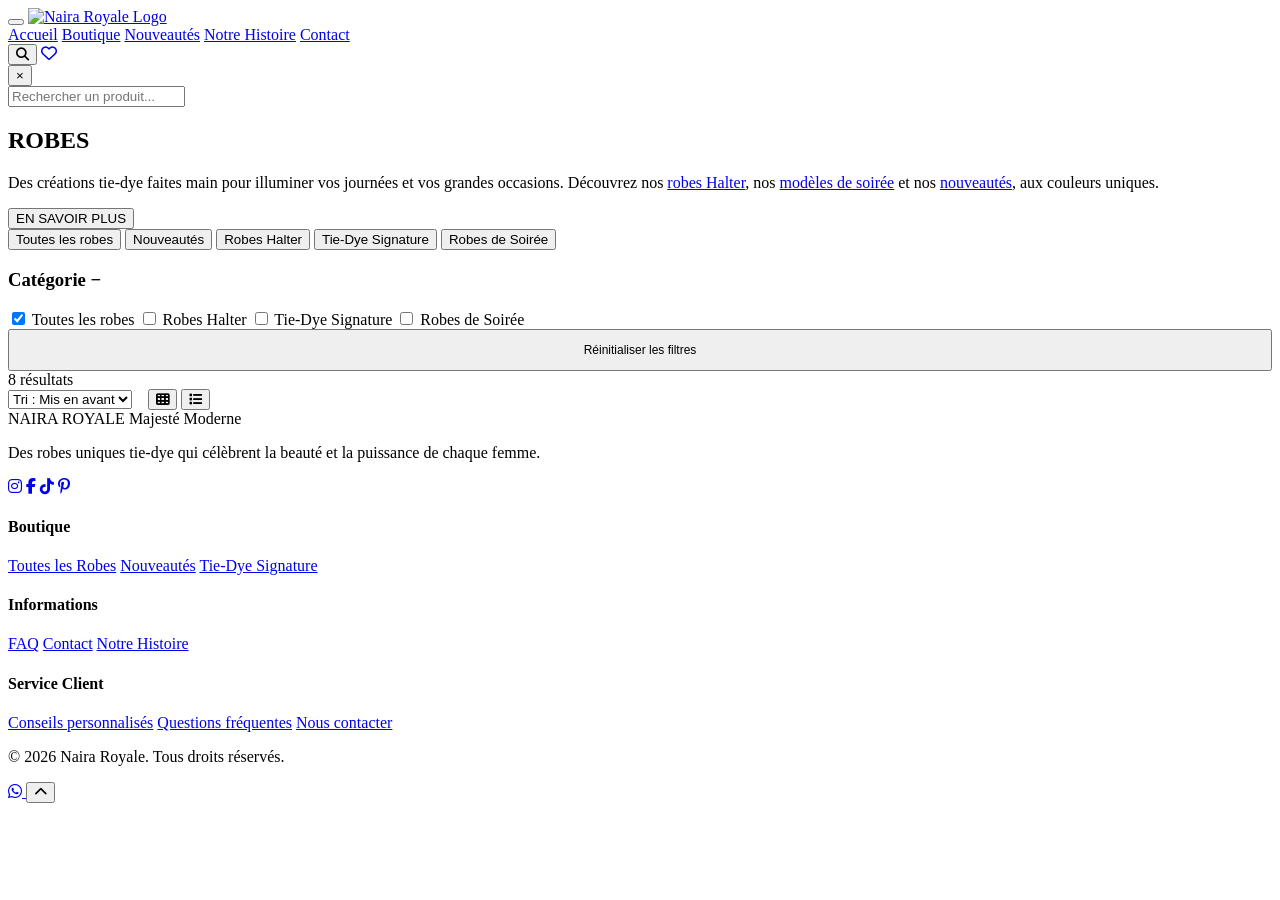
==== catalogue.html @ f7f62cf5 "Add files via upload" ====
<!DOCTYPE html>
<html lang="fr">
<head>
  <meta charset="UTF-8">
  <meta name="viewport" content="width=device-width, initial-scale=1.0">
  <title>Catalogue — Naira Royale</title>
  <meta name="description" content="Découvrez notre collection complète de robes tie-dye uniques. Naira Royale — Majesté Moderne.">
  <link rel="stylesheet" href="css/style.css">
  <link rel="stylesheet" href="https://cdnjs.cloudflare.com/ajax/libs/font-awesome/6.5.1/css/all.min.css">
  <link rel="icon" type="image/jpeg" href="img/logo/logo-naira-royale.jpg">
</head>
<body>

  <!-- Header -->
  <header class="header" id="header">
    <div class="header-inner">
      <button class="menu-toggle" id="menuToggle" aria-label="Menu">
        <span></span><span></span><span></span>
      </button>
      <a href="index.html" class="logo">
        <img src="img/logo/logo-naira-royale.jpg" alt="Naira Royale Logo">
      </a>
      <nav class="nav-main" id="navMain">
        <a href="index.html">Accueil</a>
        <a href="catalogue.html" class="active">Boutique</a>
        <a href="catalogue.html?collection=nouveautes">Nouveautés</a>
        <a href="index.html#story">Notre Histoire</a>
        <a href="contact.html">Contact</a>
      </nav>
      <div class="header-actions">
        <button class="header-action-btn" id="searchBtn" aria-label="Rechercher">
          <i class="fas fa-search"></i>
        </button>
        <a href="#" class="header-action-btn" id="wishlistBtn" aria-label="Favoris">
          <i class="far fa-heart"></i>
        </a>
      </div>
    </div>
  </header>

  <!-- Search Overlay -->
  <div class="search-overlay" id="searchOverlay">
    <button class="search-close" id="searchClose">&times;</button>
    <div class="search-overlay-inner">
      <input type="text" placeholder="Rechercher un produit..." id="searchInput" autocomplete="off">
    </div>
  </div>

  <section class="catalogue-intro">
    <div class="container">
      <h1>ROBES</h1>
      <p class="catalogue-intro-description" id="catalogueIntroDescription">
        Des créations tie-dye faites main pour illuminer vos journées et vos grandes occasions.
        Découvrez nos <a href="catalogue.html?collection=halter">robes Halter</a>,
        nos <a href="catalogue.html?collection=soiree">modèles de soirée</a> et nos
        <a href="catalogue.html?collection=nouveautes">nouveautés</a>, aux couleurs uniques.
      </p>
      <button class="catalogue-intro-link" id="catalogueIntroToggle" type="button" aria-expanded="false" aria-controls="catalogueIntroDescription">
        EN SAVOIR PLUS
      </button>
    </div>
  </section>

  <nav class="catalogue-categories" aria-label="Catégories du catalogue">
    <div class="container" id="catalogue">
      <button class="catalogue-category active" type="button" data-filter="all">Toutes les robes</button>
      <button class="catalogue-category" type="button" data-filter="nouveautes">Nouveautés</button>
      <button class="catalogue-category" type="button" data-filter="halter">Robes Halter</button>
      <button class="catalogue-category" type="button" data-filter="tie-dye">Tie-Dye Signature</button>
      <button class="catalogue-category" type="button" data-filter="soiree">Robes de Soirée</button>
    </div>
  </nav>

  <!-- Catalogue -->
  <div class="container">
    <div class="catalogue-layout">
      
      <!-- Filters Sidebar -->
      <aside class="filters-sidebar">
        <div class="filter-group">
          <h3>Catégorie <span class="toggle-icon">−</span></h3>
          <label class="filter-option">
            <input type="checkbox" value="all" checked> Toutes les robes
          </label>
          <label class="filter-option">
            <input type="checkbox" value="halter"> Robes Halter
          </label>
          <label class="filter-option">
            <input type="checkbox" value="tie-dye"> Tie-Dye Signature
          </label>
          <label class="filter-option">
            <input type="checkbox" value="soiree"> Robes de Soirée
          </label>
        </div>

        <button class="btn filter-reset-btn" style="width:100%; font-size:0.75rem; padding:12px;" onclick="resetFilters()">
          Réinitialiser les filtres
        </button>
      </aside>

      <!-- Products Area -->
      <div class="catalogue-products">
        <div class="catalogue-toolbar">
          <span class="results-count"><span id="resultCount">8</span> résultats</span>
          <div style="display:flex; align-items:center; gap:16px;">
            <select class="sort-select" id="sortSelect">
              <option value="featured">Tri : Mis en avant</option>
              <option value="name-asc">Nom : A-Z</option>
              <option value="newest">Nouveautés</option>
            </select>
            <div class="view-toggle">
              <button class="active" data-view="grid" aria-label="Grille"><i class="fas fa-th"></i></button>
              <button data-view="list" aria-label="Liste"><i class="fas fa-list"></i></button>
            </div>
          </div>
        </div>

        <div class="products-grid" id="catalogueGrid">
          <!-- Products loaded by JS -->
        </div>
      </div>
    </div>
  </div>

  <!-- Footer -->
  <footer class="footer">
    <div class="container">
      <div class="footer-grid">
        <div class="footer-brand">
          <div class="logo-text">
            NAIRA ROYALE
            <span class="logo-sub">Majesté Moderne</span>
          </div>
          <p>Des robes uniques tie-dye qui célèbrent la beauté et la puissance de chaque femme.</p>
          <div class="footer-social">
            <a href="#" aria-label="Instagram"><i class="fab fa-instagram"></i></a>
            <a href="#" aria-label="Facebook"><i class="fab fa-facebook-f"></i></a>
            <a href="#" aria-label="TikTok"><i class="fab fa-tiktok"></i></a>
            <a href="#" aria-label="Pinterest"><i class="fab fa-pinterest-p"></i></a>
          </div>
        </div>
        <div class="footer-col">
          <h4>Boutique</h4>
          <a href="catalogue.html">Toutes les Robes</a>
          <a href="catalogue.html?collection=nouveautes">Nouveautés</a>
          <a href="catalogue.html?collection=tie-dye">Tie-Dye Signature</a>
        </div>
        <div class="footer-col">
          <h4>Informations</h4>
          <a href="contact.html#faq">FAQ</a>
          <a href="contact.html">Contact</a>
          <a href="index.html#story">Notre Histoire</a>
        </div>
        <div class="footer-col">
          <h4>Service Client</h4>
          <a href="contact.html">Conseils personnalisés</a>
          <a href="contact.html#faq">Questions fréquentes</a>
          <a href="contact.html">Nous contacter</a>
        </div>
      </div>
      <div class="footer-bottom">
        <p>© 2026 Naira Royale. Tous droits réservés.</p>
      </div>
    </div>
  </footer>

  <!-- WhatsApp -->
  <a href="https://wa.me/33600000000" class="whatsapp-btn" target="_blank" aria-label="WhatsApp">
    <i class="fab fa-whatsapp"></i>
  </a>

  <button class="back-to-top" id="backToTop" aria-label="Haut"><i class="fas fa-chevron-up"></i></button>
  <div class="toast" id="toast"></div>

  <script src="js/main.js"></script>
  <script>
    document.addEventListener('DOMContentLoaded', () => {
      renderCatalogue();
    });
  </script>
</body>
</html>
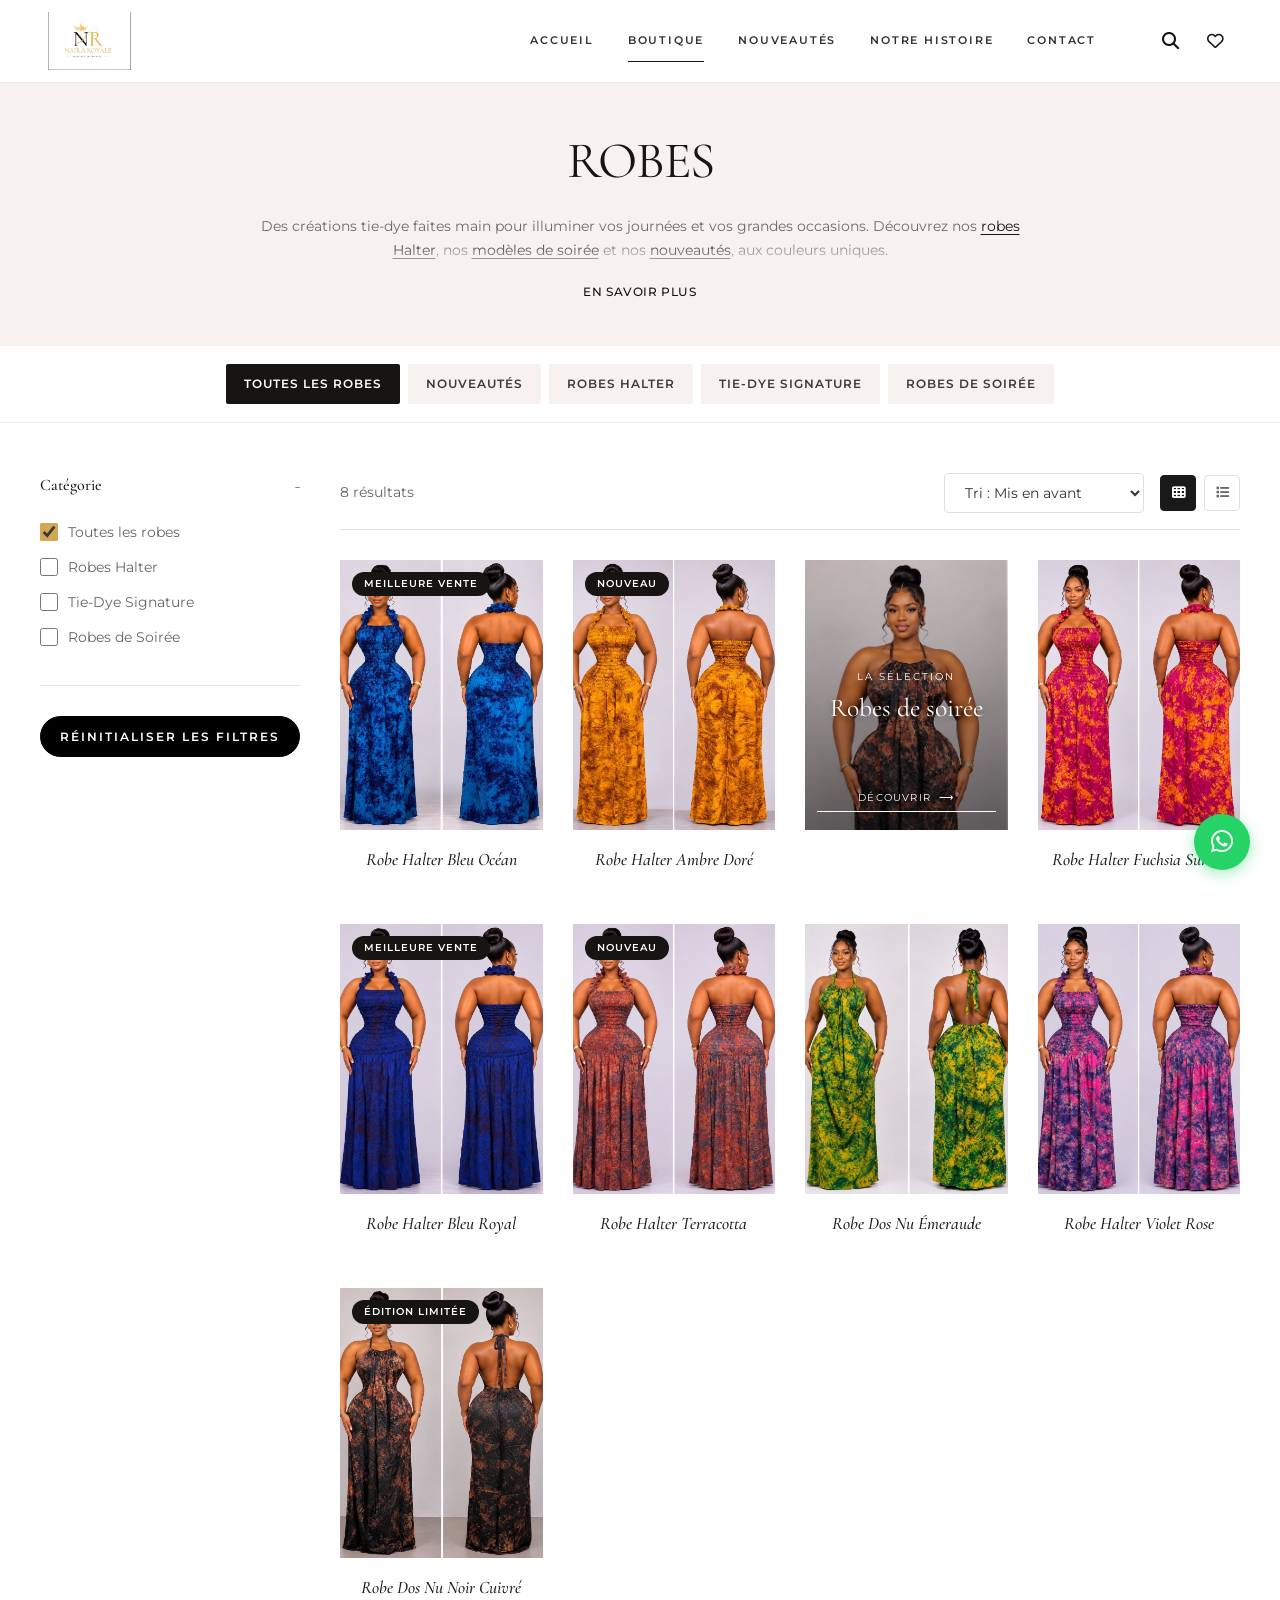
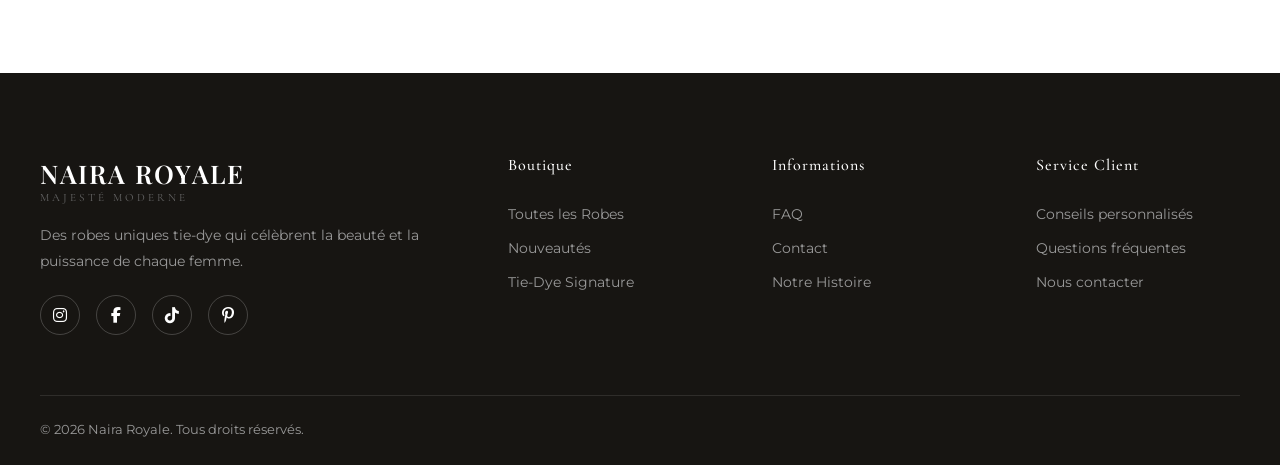
==== commit 077724d5: "rth" ====
--- a/catalogue.html
+++ b/catalogue.html
@@ -52,7 +52,7 @@
       <p class="catalogue-intro-description" id="catalogueIntroDescription">
         Des créations tie-dye faites main pour illuminer vos journées et vos grandes occasions.
         Découvrez nos <a href="catalogue.html?collection=halter">robes Halter</a>,
-        nos <a href="catalogue.html?collection=soiree">modèles de soirée</a> et nos
+        nos <a href="catalogue.html">modèles de soirée</a> et nos
         <a href="catalogue.html?collection=nouveautes">nouveautés</a>, aux couleurs uniques.
       </p>
       <button class="catalogue-intro-link" id="catalogueIntroToggle" type="button" aria-expanded="false" aria-controls="catalogueIntroDescription">
--- a/css/style.css
+++ b/css/style.css
@@ -0,0 +1,4022 @@
+/* ============================================
+   NAIRA ROYALE — Majesté Moderne
+   Style: Classique / Épuré / Luxe
+   Couleurs: Blanc #FFFFFF, Or #D4A853
+   Theme: Clair
+   ============================================ */
+
+/* ---------- Google Fonts ---------- */
+@import url('https://fonts.googleapis.com/css2?family=Playfair+Display:ital,wght@0,400;0,500;0,600;0,700;1,400;1,500&family=Montserrat:wght@300;400;500;600;700&family=Cormorant+Garamond:ital,wght@0,400;0,500;0,600;1,400;1,500&display=swap');
+
+/* ---------- CSS Variables ---------- */
+:root {
+  --white: #FFFFFF;
+  --off-white: #FFFFFF;
+  --cream: #FFFFFF;
+  --beige-light: #FFFFFF;
+  --gold: #D4A853;
+  --gold-dark: #B8860B;
+  --gold-light: #E8D5A8;
+  --black: #1A1A1A;
+  --gray-dark: #333333;
+  --gray: #666666;
+  --gray-light: #999999;
+  --gray-lighter: #E0E0E0;
+  --gray-bg: #F5F5F5;
+  --success: #2E7D32;
+  --error: #C62828;
+  --shadow-sm: 0 2px 8px rgba(0,0,0,0.06);
+  --shadow-md: 0 4px 20px rgba(0,0,0,0.08);
+  --shadow-lg: 0 8px 40px rgba(0,0,0,0.12);
+  --radius-sm: 4px;
+  --radius-md: 8px;
+  --radius-lg: 16px;
+  --transition: all 0.3s cubic-bezier(0.4, 0, 0.2, 1);
+  --font-heading: 'Playfair Display', Georgia, serif;
+  --font-body: 'Montserrat', 'Segoe UI', sans-serif;
+  --font-accent: 'Cormorant Garamond', Georgia, serif;
+  --max-width: 1400px;
+  --header-height: 82px;
+}
+
+/* ---------- Reset ---------- */
+*, *::before, *::after {
+  margin: 0;
+  padding: 0;
+  box-sizing: border-box;
+}
+
+html {
+  scroll-behavior: smooth;
+  font-size: 16px;
+}
+
+body {
+  font-family: var(--font-body);
+  color: var(--black);
+  background: var(--white);
+  line-height: 1.6;
+  overflow-x: hidden;
+  -webkit-font-smoothing: antialiased;
+}
+
+a {
+  text-decoration: none;
+  color: inherit;
+  transition: var(--transition);
+}
+
+ul, ol { list-style: none; }
+
+img {
+  max-width: 100%;
+  height: auto;
+  display: block;
+}
+
+button {
+  cursor: pointer;
+  border: none;
+  background: none;
+  font-family: inherit;
+  transition: var(--transition);
+}
+
+input, select, textarea {
+  font-family: inherit;
+  font-size: inherit;
+  border: 1px solid var(--gray-lighter);
+  outline: none;
+  transition: var(--transition);
+}
+
+input:focus, select:focus, textarea:focus {
+  border-color: var(--gold);
+}
+
+/* ---------- Utility Classes ---------- */
+.container {
+  width: 100%;
+  max-width: var(--max-width);
+  margin: 0 auto;
+  padding: 0 40px;
+}
+
+.section-title {
+  font-family: var(--font-heading);
+  font-size: 2.4rem;
+  font-weight: 500;
+  text-align: center;
+  margin-bottom: 0.5rem;
+  color: var(--black);
+  letter-spacing: 1px;
+}
+
+.section-subtitle {
+  font-family: var(--font-accent);
+  font-size: 1.15rem;
+  text-align: center;
+  color: var(--gray);
+  margin-bottom: 3rem;
+  font-style: italic;
+  letter-spacing: 0.5px;
+}
+
+.gold-line {
+  width: 60px;
+  height: 2px;
+  background: var(--gold);
+  margin: 1rem auto 1.5rem;
+}
+
+.btn {
+  display: inline-flex;
+  align-items: center;
+  justify-content: center;
+  gap: 8px;
+  padding: 14px 36px;
+  font-size: 0.85rem;
+  font-weight: 600;
+  letter-spacing: 2px;
+  text-transform: uppercase;
+  border-radius: var(--radius-sm);
+  transition: var(--transition);
+}
+
+.btn-primary {
+  background: var(--black);
+  color: var(--white);
+}
+
+.btn-primary:hover {
+  background: var(--gold-dark);
+  transform: translateY(-2px);
+  box-shadow: var(--shadow-md);
+}
+
+.btn-gold {
+  background: var(--gold);
+  color: var(--white);
+}
+
+.btn-gold:hover {
+  background: var(--gold-dark);
+  transform: translateY(-2px);
+  box-shadow: var(--shadow-md);
+}
+
+.btn-outline {
+  border: 2px solid var(--black);
+  color: var(--black);
+  background: transparent;
+}
+
+.btn-outline:hover {
+  background: var(--black);
+  color: var(--white);
+  transform: translateY(-2px);
+}
+
+.btn-outline-gold {
+  border: 2px solid var(--gold);
+  color: var(--gold);
+  background: transparent;
+}
+
+.btn-outline-gold:hover {
+  background: var(--gold);
+  color: var(--white);
+}
+
+/* ---------- Announcement Bar ---------- */
+.announcement-bar {
+  background: var(--black);
+  color: var(--white);
+  text-align: center;
+  padding: 10px 20px;
+  font-size: 0.8rem;
+  letter-spacing: 1.5px;
+  text-transform: uppercase;
+  font-weight: 400;
+}
+
+.announcement-bar span {
+  color: var(--gold);
+}
+
+/* ---------- Header / Navigation ---------- */
+.header {
+  position: sticky;
+  top: 0;
+  z-index: 1000;
+  background: var(--white);
+  border-bottom: 1px solid rgba(0,0,0,0.05);
+  transition: var(--transition);
+}
+
+.header.scrolled {
+  box-shadow: var(--shadow-sm);
+}
+
+.header-inner {
+  display: flex;
+  align-items: center;
+  justify-content: space-between;
+  height: var(--header-height);
+  padding: 0 40px;
+  max-width: var(--max-width);
+  margin: 0 auto;
+}
+
+.logo {
+  display: flex;
+  align-items: center;
+}
+
+.logo img {
+  height: 60px;
+  width: auto;
+}
+
+.logo-text {
+  font-family: var(--font-heading);
+  font-size: 1.6rem;
+  font-weight: 600;
+  color: var(--black);
+  letter-spacing: 2px;
+}
+
+.logo-text .logo-sub {
+  display: block;
+  font-family: var(--font-accent);
+  font-size: 0.7rem;
+  font-weight: 400;
+  letter-spacing: 3px;
+  text-transform: uppercase;
+  color: var(--gray);
+  margin-top: -4px;
+}
+
+.nav-main {
+  display: flex;
+  align-items: center;
+  gap: 36px;
+}
+
+.nav-main a {
+  font-size: 0.8rem;
+  font-weight: 500;
+  letter-spacing: 1.5px;
+  text-transform: uppercase;
+  color: var(--gray-dark);
+  position: relative;
+  padding: 4px 0;
+}
+
+.nav-main a::after {
+  content: '';
+  position: absolute;
+  bottom: -2px;
+  left: 0;
+  width: 0;
+  height: 1.5px;
+  background: var(--gold);
+  transition: width 0.3s ease;
+}
+
+.nav-main a:hover::after,
+.nav-main a.active::after {
+  width: 100%;
+}
+
+.nav-main a:hover {
+  color: var(--black);
+}
+
+.header-actions {
+  display: flex;
+  align-items: center;
+  gap: 20px;
+}
+
+.header-action-btn {
+  position: relative;
+  font-size: 1.2rem;
+  color: var(--gray-dark);
+  padding: 8px;
+}
+
+.header-action-btn:hover {
+  color: var(--gold);
+}
+
+.cart-count {
+  position: absolute;
+  top: 0;
+  right: 0;
+  background: var(--gold);
+  color: var(--white);
+  width: 18px;
+  height: 18px;
+  border-radius: 50%;
+  display: flex;
+  align-items: center;
+  justify-content: center;
+  font-size: 0.65rem;
+  font-weight: 700;
+}
+
+/* Mobile Menu Toggle */
+.menu-toggle {
+  display: none;
+  flex-direction: column;
+  gap: 5px;
+  padding: 8px;
+  cursor: pointer;
+}
+
+.menu-toggle span {
+  width: 24px;
+  height: 2px;
+  background: var(--black);
+  transition: var(--transition);
+}
+
+/* Search Overlay */
+.search-overlay {
+  position: fixed;
+  top: 0;
+  left: 0;
+  right: 0;
+  bottom: 0;
+  background: rgba(255,255,255,0.97);
+  z-index: 2000;
+  display: flex;
+  align-items: flex-start;
+  justify-content: center;
+  padding-top: 20vh;
+  opacity: 0;
+  visibility: hidden;
+  transition: var(--transition);
+}
+
+.search-overlay.active {
+  opacity: 1;
+  visibility: visible;
+}
+
+.search-overlay-inner {
+  width: 100%;
+  max-width: 600px;
+  padding: 0 20px;
+}
+
+.search-overlay input {
+  width: 100%;
+  border: none;
+  border-bottom: 2px solid var(--black);
+  font-family: var(--font-heading);
+  font-size: 2rem;
+  padding: 16px 0;
+  background: transparent;
+  color: var(--black);
+  text-align: center;
+}
+
+.search-overlay input::placeholder {
+  color: var(--gray-light);
+}
+
+.search-close {
+  position: absolute;
+  top: 40px;
+  right: 40px;
+  font-size: 2rem;
+  color: var(--black);
+  cursor: pointer;
+}
+
+/* ---------- Hero Section ---------- */
+.hero {
+  position: relative;
+  height: 90vh;
+  min-height: 600px;
+  display: flex;
+  align-items: center;
+  justify-content: center;
+  overflow: hidden;
+  background: linear-gradient(135deg, var(--cream) 0%, var(--white) 50%, var(--beige-light) 100%);
+}
+
+.hero-bg-pattern {
+  position: absolute;
+  top: 0;
+  left: 0;
+  right: 0;
+  bottom: 0;
+  opacity: 0.03;
+  background-image: repeating-linear-gradient(
+    45deg,
+    transparent,
+    transparent 50px,
+    var(--gold) 50px,
+    var(--gold) 51px
+  );
+}
+
+.hero-content {
+  position: relative;
+  text-align: center;
+  z-index: 2;
+  max-width: 800px;
+  padding: 0 40px;
+}
+
+.hero-crown {
+  font-size: 3rem;
+  color: var(--gold);
+  margin-bottom: 1rem;
+  animation: fadeInDown 1s ease;
+}
+
+.hero-title {
+  font-family: var(--font-heading);
+  font-size: 4rem;
+  font-weight: 500;
+  line-height: 1.15;
+  margin-bottom: 0.5rem;
+  color: var(--black);
+  animation: fadeInUp 1s ease 0.2s both;
+}
+
+.hero-title .gold {
+  color: var(--gold);
+}
+
+.hero-tagline {
+  font-family: var(--font-accent);
+  font-size: 1.5rem;
+  color: var(--gray);
+  font-style: italic;
+  margin-bottom: 2rem;
+  letter-spacing: 2px;
+  animation: fadeInUp 1s ease 0.4s both;
+}
+
+.hero-cta {
+  display: flex;
+  gap: 16px;
+  justify-content: center;
+  animation: fadeInUp 1s ease 0.6s both;
+}
+
+.hero-scroll {
+  position: absolute;
+  bottom: 40px;
+  left: 50%;
+  transform: translateX(-50%);
+  display: flex;
+  flex-direction: column;
+  align-items: center;
+  gap: 8px;
+  color: var(--gray-light);
+  font-size: 0.7rem;
+  letter-spacing: 2px;
+  text-transform: uppercase;
+  animation: bounce 2s ease infinite;
+}
+
+.hero-scroll .arrow {
+  width: 1px;
+  height: 40px;
+  background: var(--gold);
+  position: relative;
+}
+
+.hero-scroll .arrow::after {
+  content: '';
+  position: absolute;
+  bottom: 0;
+  left: -4px;
+  width: 9px;
+  height: 9px;
+  border-right: 1px solid var(--gold);
+  border-bottom: 1px solid var(--gold);
+  transform: rotate(45deg);
+}
+
+/* Decorative gold corners for hero */
+.hero::before,
+.hero::after {
+  content: '';
+  position: absolute;
+  width: 100px;
+  height: 100px;
+  border: 1px solid var(--gold-light);
+  opacity: 0.5;
+}
+
+.hero::before {
+  top: 60px;
+  left: 60px;
+  border-right: none;
+  border-bottom: none;
+}
+
+.hero::after {
+  bottom: 60px;
+  right: 60px;
+  border-left: none;
+  border-top: none;
+}
+
+/* ---------- Trust Bar ---------- */
+.trust-bar {
+  background: var(--off-white);
+  border-top: 1px solid var(--gray-lighter);
+  border-bottom: 1px solid var(--gray-lighter);
+  padding: 12px 0;
+}
+
+.trust-bar-inner {
+  display: flex;
+  align-items: center;
+  justify-content: center;
+  gap: 42px;
+  flex-wrap: wrap;
+}
+
+.trust-item {
+  display: flex;
+  align-items: center;
+  gap: 8px;
+  font-size: 0.68rem;
+  font-weight: 500;
+  letter-spacing: 0.5px;
+  color: var(--gray-dark);
+}
+
+.trust-item i {
+  font-size: 1rem;
+  color: var(--gold);
+}
+
+/* ---------- Featured Products ---------- */
+.section-products {
+  padding: 80px 0;
+  background: var(--white);
+}
+
+.featured-layout {
+  display: grid;
+  grid-template-columns: minmax(0, 1fr);
+  align-items: start;
+  gap: 0;
+}
+
+.featured-visual {
+  position: relative;
+  isolation: isolate;
+  display: block;
+  padding: 0 9% 8% 0;
+}
+
+.featured-visual::before {
+  position: absolute;
+  z-index: -1;
+  right: 0;
+  bottom: 0;
+  width: 84%;
+  height: 84%;
+  background: #ead9c6;
+  content: "";
+}
+
+.featured-visual img {
+  width: 100%;
+  height: clamp(420px, 40vw, 560px);
+  object-fit: cover;
+  object-position: center;
+}
+
+.featured-visual-caption {
+  position: absolute;
+  bottom: calc(8% + 18px);
+  left: 18px;
+  color: var(--white);
+  font-size: 0.65rem;
+  letter-spacing: 1.5px;
+  text-transform: uppercase;
+  text-shadow: 0 1px 5px rgba(0, 0, 0, 0.7);
+}
+
+.featured-content {
+  min-width: 0;
+}
+
+.featured-kicker {
+  display: inline-flex;
+  align-items: center;
+  gap: 12px;
+  margin-bottom: 12px;
+  color: #77736d;
+  font-size: 0.65rem;
+  letter-spacing: 1.4px;
+  text-transform: uppercase;
+}
+
+.featured-kicker span,
+.featured-view-all span {
+  color: var(--champagne);
+  font-size: 1rem;
+}
+
+.featured-title {
+  margin-bottom: 22px;
+  color: var(--ink);
+  font-family: var(--font-accent);
+  font-size: clamp(3.2rem, 5vw, 5rem);
+  font-weight: 400;
+  letter-spacing: -2px;
+  line-height: 0.98;
+}
+
+.featured-description {
+  max-width: 660px;
+  margin-bottom: 30px;
+  color: #77736d;
+  font-size: 0.82rem;
+  line-height: 1.8;
+}
+
+.featured-carousel-heading {
+  display: flex;
+  align-items: center;
+  justify-content: space-between;
+  margin-bottom: 12px;
+  color: #77736d;
+  font-size: 0.65rem;
+  letter-spacing: 1.2px;
+  text-transform: uppercase;
+}
+
+.featured-carousel-controls {
+  display: flex;
+  gap: 16px;
+}
+
+.featured-carousel-arrow {
+  display: inline-flex;
+  align-items: center;
+  justify-content: center;
+  padding: 2px 0;
+  color: var(--ink);
+  font-size: 1.4rem;
+  font-family: Arial, sans-serif;
+  font-weight: 300;
+  line-height: 1;
+}
+
+.featured-carousel-arrow:hover,
+.featured-carousel-arrow:focus-visible {
+  color: var(--champagne);
+}
+
+.products-grid.featured-carousel {
+  display: flex;
+  gap: 18px;
+  overflow-x: auto;
+  padding-bottom: 8px;
+  scroll-behavior: smooth;
+  scroll-snap-type: x mandatory;
+  scrollbar-width: none;
+  -webkit-overflow-scrolling: touch;
+}
+
+.featured-carousel::-webkit-scrollbar {
+  display: none;
+}
+
+.featured-carousel .product-card {
+  flex: 0 0 clamp(160px, 29%, 220px);
+  min-width: 0;
+  scroll-snap-align: start;
+}
+
+.featured-carousel .product-card-info {
+  padding-top: 12px;
+}
+
+.featured-carousel .product-card-name {
+  font-size: 1rem;
+}
+
+.featured-bottom {
+  display: flex;
+  align-items: center;
+  justify-content: space-between;
+  gap: 24px;
+  margin-top: 12px;
+}
+
+.featured-signatures {
+  display: flex;
+  flex-wrap: wrap;
+  gap: 18px;
+  color: #77736d;
+  font-size: 0.58rem;
+  letter-spacing: 0.8px;
+  text-transform: uppercase;
+}
+
+.featured-view-all {
+  display: inline-flex;
+  align-items: center;
+  flex: 0 0 auto;
+  gap: 8px;
+  color: var(--ink);
+  font-size: 0.65rem;
+  letter-spacing: 0.6px;
+  text-transform: uppercase;
+}
+
+.featured-view-all:hover {
+  color: var(--champagne);
+}
+
+.products-grid {
+  display: grid;
+  grid-template-columns: repeat(4, 1fr);
+  gap: 30px;
+}
+
+.product-card {
+  position: relative;
+  background: var(--white);
+  border-radius: var(--radius-md);
+  overflow: hidden;
+  transition: var(--transition);
+}
+
+.product-card:hover {
+  transform: translateY(-6px);
+  box-shadow: var(--shadow-lg);
+}
+
+.product-card-img {
+  position: relative;
+  overflow: hidden;
+  aspect-ratio: 3/4;
+  background: var(--gray-bg);
+}
+
+.product-card-img img {
+  width: 100%;
+  height: 100%;
+  object-fit: cover;
+  transition: transform 0.6s cubic-bezier(0.4, 0, 0.2, 1);
+}
+
+.product-badge {
+  position: absolute;
+  top: 12px;
+  left: 12px;
+  background: var(--gold);
+  color: var(--white);
+  padding: 4px 12px;
+  font-size: 0.7rem;
+  font-weight: 600;
+  letter-spacing: 1px;
+  text-transform: uppercase;
+  border-radius: var(--radius-sm);
+}
+
+.product-actions {
+  position: absolute;
+  top: 12px;
+  right: 12px;
+  display: flex;
+  flex-direction: column;
+  gap: 8px;
+  opacity: 0;
+  transform: translateX(10px);
+  transition: var(--transition);
+}
+
+.product-card:hover .product-actions {
+  opacity: 1;
+  transform: translateX(0);
+}
+
+.product-sizes {
+  position: absolute;
+  z-index: 1;
+  bottom: 12px;
+  left: 50%;
+  display: flex;
+  gap: 4px;
+  max-width: calc(100% - 20px);
+  padding: 7px 9px;
+  border: 1px solid rgba(255, 255, 255, 0.55);
+  border-radius: 999px;
+  background: rgba(255, 255, 255, 0.58);
+  backdrop-filter: blur(5px);
+  opacity: 0;
+  pointer-events: none;
+  transform: translate(-50%, 8px);
+  transition: var(--transition);
+}
+
+.product-sizes span {
+  min-width: 24px;
+  padding: 3px 4px;
+  color: var(--ink);
+  font-size: 0.62rem;
+  font-weight: 600;
+  text-align: center;
+}
+
+.product-card:hover .product-sizes,
+.product-card:focus-within .product-sizes {
+  opacity: 1;
+  transform: translate(-50%, 0);
+}
+
+.product-action-btn {
+  width: 40px;
+  height: 40px;
+  border-radius: 50%;
+  background: var(--white);
+  display: flex;
+  align-items: center;
+  justify-content: center;
+  box-shadow: var(--shadow-sm);
+  color: var(--gray-dark);
+  font-size: 0.95rem;
+}
+
+.product-action-btn:hover {
+  background: var(--gold);
+  color: var(--white);
+}
+
+.product-action-btn.wishlisted {
+  color: var(--error);
+}
+
+.product-card-info {
+  padding: 16px 4px;
+  text-align: center;
+}
+
+.product-card-name {
+  font-family: var(--font-heading);
+  font-size: 1rem;
+  font-weight: 500;
+  margin-bottom: 4px;
+  color: var(--black);
+}
+
+.product-card-name a:hover {
+  color: var(--gold);
+}
+
+.product-card-price {
+  font-size: 0.95rem;
+  font-weight: 600;
+  color: var(--gold-dark);
+}
+
+.product-card-price .old-price {
+  text-decoration: line-through;
+  color: var(--gray-light);
+  font-weight: 400;
+  margin-right: 8px;
+}
+
+.product-card-colors {
+  display: flex;
+  justify-content: center;
+  gap: 6px;
+  margin-top: 8px;
+}
+
+.color-dot {
+  width: 14px;
+  height: 14px;
+  border-radius: 50%;
+  border: 2px solid transparent;
+  cursor: pointer;
+  transition: var(--transition);
+}
+
+.color-dot:hover,
+.color-dot.active {
+  border-color: var(--gold);
+  transform: scale(1.2);
+}
+
+/* View all button */
+.view-all {
+  text-align: center;
+  margin-top: 50px;
+}
+
+/* ---------- Categories Section ---------- */
+.section-categories {
+  padding: 80px 0;
+  background: var(--cream);
+}
+
+.categories-grid {
+  display: grid;
+  grid-template-columns: repeat(3, 1fr);
+  gap: 24px;
+}
+
+.category-card {
+  position: relative;
+  height: 450px;
+  border-radius: var(--radius-md);
+  overflow: hidden;
+  cursor: pointer;
+}
+
+.category-card img {
+  width: 100%;
+  height: 100%;
+  object-fit: cover;
+  transition: transform 0.6s ease;
+}
+
+.category-card-overlay {
+  position: absolute;
+  inset: 0;
+  background: linear-gradient(to top, rgba(0,0,0,0.6) 0%, transparent 60%);
+  display: flex;
+  flex-direction: column;
+  justify-content: flex-end;
+  padding: 30px;
+}
+
+.category-card-title {
+  font-family: var(--font-heading);
+  font-size: 1.8rem;
+  color: var(--white);
+  margin-bottom: 4px;
+}
+
+.category-card-count {
+  font-size: 0.85rem;
+  color: rgba(255,255,255,0.8);
+  letter-spacing: 1px;
+}
+
+/* ---------- Brand Story Section ---------- */
+.section-story {
+  padding: 100px 0;
+  background: var(--white);
+}
+
+.story-inner {
+  display: grid;
+  grid-template-columns: 1fr 1fr;
+  gap: 80px;
+  align-items: center;
+}
+
+.story-image {
+  position: relative;
+}
+
+.story-image img {
+  width: 100%;
+  border-radius: var(--radius-md);
+}
+
+.story-image::before {
+  content: '';
+  position: absolute;
+  top: -20px;
+  left: -20px;
+  right: 20px;
+  bottom: 20px;
+  border: 1px solid var(--gold-light);
+  border-radius: var(--radius-md);
+  z-index: -1;
+}
+
+.story-content h2 {
+  font-family: var(--font-heading);
+  font-size: 2.4rem;
+  font-weight: 500;
+  margin-bottom: 1rem;
+}
+
+.story-content .gold-line {
+  margin: 1rem 0 1.5rem 0;
+}
+
+.story-content p {
+  font-size: 0.95rem;
+  line-height: 1.8;
+  color: var(--gray);
+  margin-bottom: 1.5rem;
+}
+
+.story-signature {
+  font-family: var(--font-accent);
+  font-size: 1.5rem;
+  font-style: italic;
+  color: var(--gold);
+}
+
+/* ---------- Testimonials ---------- */
+.section-testimonials {
+  padding: 80px 0;
+  background: var(--off-white);
+}
+
+.testimonials-slider {
+  display: flex;
+  gap: 30px;
+  overflow-x: auto;
+  scroll-snap-type: x mandatory;
+  -ms-overflow-style: none;
+  scrollbar-width: none;
+  padding: 20px 0;
+}
+
+.testimonials-slider::-webkit-scrollbar {
+  display: none;
+}
+
+.testimonial-card {
+  min-width: 380px;
+  scroll-snap-align: start;
+  background: var(--white);
+  padding: 40px;
+  border-radius: var(--radius-md);
+  box-shadow: var(--shadow-sm);
+  text-align: center;
+}
+
+.testimonial-stars {
+  color: var(--gold);
+  font-size: 1rem;
+  margin-bottom: 16px;
+  letter-spacing: 4px;
+}
+
+.testimonial-text {
+  font-family: var(--font-accent);
+  font-size: 1.1rem;
+  font-style: italic;
+  color: var(--gray-dark);
+  line-height: 1.8;
+  margin-bottom: 20px;
+}
+
+.testimonial-author {
+  font-weight: 600;
+  font-size: 0.85rem;
+  letter-spacing: 1px;
+  text-transform: uppercase;
+}
+
+.testimonial-verified {
+  font-size: 0.75rem;
+  color: var(--success);
+  margin-top: 4px;
+}
+
+.testimonial-form {
+  width: 100%;
+  max-width: none;
+  margin: 30px auto 0;
+  padding: 28px;
+  background: var(--white);
+  border-radius: var(--radius-md);
+  box-shadow: var(--shadow-sm);
+}
+
+.testimonial-form h3 {
+  margin-bottom: 20px;
+  font-family: var(--font-heading);
+  font-size: 1.5rem;
+  font-weight: 500;
+}
+
+.testimonial-form-fields {
+  display: grid;
+  grid-template-columns: 1fr 1fr;
+  gap: 16px;
+}
+
+.testimonial-form label {
+  display: grid;
+  gap: 8px;
+  margin-bottom: 16px;
+  color: var(--gray-dark);
+  font-size: 0.78rem;
+  font-weight: 600;
+}
+
+.testimonial-form input,
+.testimonial-form select,
+.testimonial-form textarea {
+  width: 100%;
+  padding: 12px 14px;
+  border: 1px solid var(--gray-lighter);
+  border-radius: var(--radius-sm);
+  background: var(--off-white);
+  color: var(--gray-dark);
+  font: inherit;
+}
+
+.testimonial-form textarea {
+  min-height: 160px;
+  resize: vertical;
+}
+
+.testimonial-form-message {
+  min-height: 1.2em;
+  margin-top: 12px;
+  color: var(--success);
+  font-size: 0.8rem;
+}
+
+/* ---------- Newsletter ---------- */
+.section-newsletter {
+  padding: 80px 0;
+  background: var(--black);
+  color: var(--white);
+  text-align: center;
+}
+
+.section-newsletter .section-title {
+  color: var(--white);
+}
+
+.section-newsletter .section-subtitle {
+  color: var(--gray-light);
+}
+
+.newsletter-form {
+  display: flex;
+  max-width: 500px;
+  margin: 0 auto;
+  gap: 0;
+}
+
+.newsletter-form input {
+  flex: 1;
+  padding: 16px 20px;
+  border: 1px solid rgba(255,255,255,0.2);
+  background: rgba(255,255,255,0.05);
+  color: var(--white);
+  font-size: 0.9rem;
+  border-radius: var(--radius-sm) 0 0 var(--radius-sm);
+}
+
+.newsletter-form input::placeholder {
+  color: var(--gray-light);
+}
+
+.newsletter-form button {
+  padding: 16px 32px;
+  background: var(--gold);
+  color: var(--white);
+  font-size: 0.8rem;
+  font-weight: 600;
+  letter-spacing: 1.5px;
+  text-transform: uppercase;
+  border-radius: 0 var(--radius-sm) var(--radius-sm) 0;
+}
+
+.newsletter-form button:hover {
+  background: var(--gold-dark);
+}
+
+/* ---------- Instagram Section ---------- */
+.section-instagram {
+  padding: 60px 0 0;
+  text-align: center;
+}
+
+.instagram-marquee {
+  overflow: hidden;
+  margin-top: 40px;
+}
+
+.instagram-track {
+  display: flex;
+  width: max-content;
+  animation: instagram-marquee 36s linear infinite;
+}
+
+.instagram-group {
+  display: grid;
+  grid-auto-columns: clamp(112px, 12vw, 176px);
+  grid-auto-flow: column;
+  gap: 4px;
+  padding-right: 4px;
+}
+
+.instagram-item {
+  height: clamp(260px, 31vw, 380px);
+  overflow: hidden;
+  position: relative;
+}
+
+.instagram-item img {
+  width: 200%;
+  max-width: none;
+  height: 100%;
+  object-fit: cover;
+  object-position: left center;
+}
+
+.instagram-item img.back-view {
+  position: absolute;
+  inset: 0;
+  transform: translateX(-50%);
+  object-position: right center;
+}
+
+@keyframes instagram-marquee {
+  from { transform: translateX(-33.333%); }
+  to { transform: translateX(0); }
+}
+
+@media (prefers-reduced-motion: reduce) {
+  .instagram-track {
+    animation: none;
+    transform: none;
+  }
+}
+
+/* ---------- Footer ---------- */
+.footer {
+  background: var(--black);
+  color: var(--white);
+  padding: 80px 0 0;
+}
+
+.footer-grid {
+  display: grid;
+  grid-template-columns: 2fr 1fr 1fr 1fr;
+  gap: 60px;
+  padding-bottom: 60px;
+  border-bottom: 1px solid rgba(255,255,255,0.1);
+}
+
+.footer-brand .logo-text {
+  color: var(--white);
+  margin-bottom: 16px;
+}
+
+.footer-brand p {
+  font-size: 0.9rem;
+  color: var(--gray-light);
+  line-height: 1.8;
+  margin-bottom: 20px;
+}
+
+.footer-social {
+  display: flex;
+  gap: 16px;
+}
+
+.footer-social a {
+  width: 40px;
+  height: 40px;
+  border: 1px solid rgba(255,255,255,0.2);
+  border-radius: 50%;
+  display: flex;
+  align-items: center;
+  justify-content: center;
+  color: var(--white);
+  font-size: 1rem;
+}
+
+.footer-social a:hover {
+  background: var(--gold);
+  border-color: var(--gold);
+}
+
+.footer-col h4 {
+  font-family: var(--font-heading);
+  font-size: 1rem;
+  font-weight: 500;
+  margin-bottom: 20px;
+  letter-spacing: 1px;
+}
+
+.footer-col a {
+  display: block;
+  font-size: 0.85rem;
+  color: var(--gray-light);
+  padding: 6px 0;
+}
+
+.footer-col a:hover {
+  color: var(--gold);
+  padding-left: 4px;
+}
+
+.footer-bottom {
+  display: flex;
+  align-items: center;
+  justify-content: space-between;
+  padding: 24px 0;
+  font-size: 0.8rem;
+  color: var(--gray-light);
+}
+
+.footer-payments {
+  display: flex;
+  gap: 12px;
+  align-items: center;
+}
+
+.footer-payments span {
+  padding: 4px 10px;
+  border: 1px solid rgba(255,255,255,0.15);
+  border-radius: var(--radius-sm);
+  font-size: 0.75rem;
+}
+
+/* ---------- Catalogue Page ---------- */
+.page-header {
+  background: #fff;
+  padding: 50px 0;
+  text-align: center;
+}
+
+.page-header h1 {
+  font-family: var(--font-heading);
+  font-size: 2.8rem;
+  font-weight: 500;
+}
+
+.breadcrumb {
+  display: flex;
+  align-items: center;
+  justify-content: center;
+  gap: 8px;
+  margin-top: 12px;
+  font-size: 0.85rem;
+  color: var(--gray);
+}
+
+.breadcrumb a:hover {
+  color: var(--gold);
+}
+
+.breadcrumb .sep {
+  color: var(--gray-light);
+}
+
+/* Catalogue Layout */
+.catalogue-categories {
+  border-bottom: 1px solid rgba(23, 21, 18, 0.08);
+  background: #fff;
+}
+
+.catalogue-categories .container {
+  display: flex;
+  align-items: center;
+  justify-content: center;
+  gap: 8px;
+  overflow-x: auto;
+  padding-top: 18px;
+  padding-bottom: 18px;
+  scrollbar-width: none;
+}
+
+.catalogue-categories .container::-webkit-scrollbar {
+  display: none;
+}
+
+.catalogue-category {
+  flex: 0 0 auto;
+  min-height: 40px;
+  padding: 10px 18px;
+  border: 1px solid rgba(23, 21, 18, 0.14);
+  background: #fff;
+  color: #3d3a35;
+  font-size: 0.72rem;
+  font-weight: 600;
+  letter-spacing: 1px;
+  text-transform: uppercase;
+  white-space: nowrap;
+}
+
+.catalogue-category:hover,
+.catalogue-category.active {
+  border-color: var(--ink);
+  background: var(--ink);
+  color: #fff;
+}
+
+.catalogue-layout {
+  display: grid;
+  grid-template-columns: 260px 1fr;
+  gap: 40px;
+  padding: 50px 0;
+}
+
+/* Filters Sidebar */
+.filters-sidebar {
+  position: sticky;
+  top: calc(var(--header-height) + 20px);
+  align-self: start;
+}
+
+.filter-group {
+  margin-bottom: 30px;
+  padding-bottom: 30px;
+  border-bottom: 1px solid var(--gray-lighter);
+}
+
+.filter-group:last-child {
+  border-bottom: none;
+}
+
+.filter-group h3 {
+  font-family: var(--font-heading);
+  font-size: 1rem;
+  font-weight: 500;
+  margin-bottom: 16px;
+  display: flex;
+  align-items: center;
+  justify-content: space-between;
+  cursor: pointer;
+}
+
+.filter-group h3 .toggle-icon {
+  font-size: 0.8rem;
+  transition: var(--transition);
+}
+
+.filter-option {
+  display: flex;
+  align-items: center;
+  gap: 10px;
+  padding: 6px 0;
+  cursor: pointer;
+  font-size: 0.9rem;
+  color: var(--gray);
+}
+
+.filter-option:hover {
+  color: var(--black);
+}
+
+.filter-option input[type="checkbox"] {
+  width: 18px;
+  height: 18px;
+  accent-color: var(--gold);
+}
+
+.filter-color-options {
+  display: flex;
+  gap: 10px;
+  flex-wrap: wrap;
+}
+
+.filter-color {
+  width: 28px;
+  height: 28px;
+  border-radius: 50%;
+  border: 2px solid transparent;
+  cursor: pointer;
+  transition: var(--transition);
+}
+
+.filter-color:hover,
+.filter-color.active {
+  border-color: var(--gold);
+  transform: scale(1.15);
+}
+
+/* Price Range */
+.price-range {
+  display: flex;
+  gap: 10px;
+  align-items: center;
+}
+
+.price-range input {
+  width: 80px;
+  padding: 8px 10px;
+  text-align: center;
+  border-radius: var(--radius-sm);
+  font-size: 0.85rem;
+}
+
+/* Sort Bar */
+.catalogue-toolbar {
+  display: flex;
+  align-items: center;
+  justify-content: space-between;
+  margin-bottom: 30px;
+  padding-bottom: 16px;
+  border-bottom: 1px solid var(--gray-lighter);
+}
+
+.results-count {
+  font-size: 0.85rem;
+  color: var(--gray);
+}
+
+.sort-select {
+  padding: 10px 16px;
+  border-radius: var(--radius-sm);
+  font-size: 0.85rem;
+  color: var(--gray-dark);
+  background: var(--white);
+  min-width: 200px;
+}
+
+.view-toggle {
+  display: flex;
+  gap: 8px;
+}
+
+.view-toggle button {
+  width: 36px;
+  height: 36px;
+  border: 1px solid var(--gray-lighter);
+  border-radius: var(--radius-sm);
+  display: flex;
+  align-items: center;
+  justify-content: center;
+  color: var(--gray);
+}
+
+.view-toggle button.active {
+  background: var(--black);
+  color: var(--white);
+  border-color: var(--black);
+}
+
+/* ---------- Product Detail Page ---------- */
+.product-detail {
+  padding: 50px 0 80px;
+}
+
+.product-detail-grid {
+  display: grid;
+  grid-template-columns: 1fr 1fr;
+  gap: 60px;
+  align-items: start;
+}
+
+.product-gallery {
+  position: sticky;
+  top: calc(var(--header-height) + 20px);
+}
+
+.product-main-image {
+  width: 100%;
+  aspect-ratio: 3/4;
+  border-radius: var(--radius-md);
+  overflow: hidden;
+  margin-bottom: 16px;
+  background: var(--gray-bg);
+}
+
+.product-main-image img {
+  width: 100%;
+  height: 100%;
+  object-fit: cover;
+}
+
+.product-thumbnails {
+  display: flex;
+  gap: 12px;
+}
+
+.product-thumbnail {
+  width: 80px;
+  height: 100px;
+  border-radius: var(--radius-sm);
+  overflow: hidden;
+  cursor: pointer;
+  border: 2px solid transparent;
+  transition: var(--transition);
+}
+
+.product-thumbnail.active {
+  border-color: var(--gold);
+}
+
+.product-thumbnail img {
+  width: 100%;
+  height: 100%;
+  object-fit: cover;
+}
+
+.product-info {
+  padding-top: 10px;
+}
+
+.product-info .breadcrumb {
+  justify-content: flex-start;
+  margin-bottom: 20px;
+}
+
+.product-title {
+  font-family: var(--font-heading);
+  font-size: 2.2rem;
+  font-weight: 500;
+  margin-bottom: 8px;
+}
+
+.product-price {
+  font-size: 1.5rem;
+  font-weight: 600;
+  color: var(--gold-dark);
+  margin-bottom: 20px;
+}
+
+.product-rating {
+  display: flex;
+  align-items: center;
+  gap: 8px;
+  margin-bottom: 20px;
+}
+
+.product-rating .stars {
+  color: var(--gold);
+  font-size: 0.9rem;
+  letter-spacing: 2px;
+}
+
+.product-rating .count {
+  font-size: 0.85rem;
+  color: var(--gray);
+}
+
+.product-description {
+  font-size: 0.95rem;
+  line-height: 1.8;
+  color: var(--gray);
+  margin-bottom: 30px;
+  padding-bottom: 30px;
+  border-bottom: 1px solid var(--gray-lighter);
+}
+
+/* Size Selector */
+.product-option {
+  margin-bottom: 24px;
+}
+
+.product-option-label {
+  font-size: 0.85rem;
+  font-weight: 600;
+  letter-spacing: 1px;
+  text-transform: uppercase;
+  margin-bottom: 10px;
+}
+
+.size-options {
+  display: flex;
+  gap: 10px;
+}
+
+.size-btn {
+  min-width: 48px;
+  height: 48px;
+  border: 1px solid var(--gray-lighter);
+  border-radius: var(--radius-sm);
+  display: flex;
+  align-items: center;
+  justify-content: center;
+  font-size: 0.85rem;
+  font-weight: 500;
+  transition: var(--transition);
+}
+
+.size-btn:hover {
+  border-color: var(--gold);
+  color: var(--gold);
+}
+
+.size-btn.active {
+  background: var(--black);
+  color: var(--white);
+  border-color: var(--black);
+}
+
+.size-btn.disabled {
+  opacity: 0.3;
+  cursor: not-allowed;
+}
+
+/* Color Selector */
+.color-options {
+  display: flex;
+  gap: 12px;
+}
+
+.color-option {
+  width: 32px;
+  height: 32px;
+  border-radius: 50%;
+  border: 2px solid transparent;
+  cursor: pointer;
+  transition: var(--transition);
+  position: relative;
+}
+
+.color-option:hover,
+.color-option.active {
+  border-color: var(--gold);
+  transform: scale(1.15);
+}
+
+.color-option.active::after {
+  content: '✓';
+  position: absolute;
+  inset: 0;
+  display: flex;
+  align-items: center;
+  justify-content: center;
+  font-size: 0.7rem;
+  color: var(--white);
+  text-shadow: 0 1px 2px rgba(0,0,0,0.5);
+}
+
+/* Quantity */
+.quantity-selector {
+  display: flex;
+  align-items: center;
+  border: 1px solid var(--gray-lighter);
+  border-radius: var(--radius-sm);
+  overflow: hidden;
+  width: fit-content;
+}
+
+.qty-btn {
+  width: 44px;
+  height: 44px;
+  display: flex;
+  align-items: center;
+  justify-content: center;
+  font-size: 1.2rem;
+  color: var(--gray);
+  background: var(--gray-bg);
+}
+
+.qty-btn:hover {
+  color: var(--gold);
+}
+
+.qty-input {
+  width: 60px;
+  height: 44px;
+  text-align: center;
+  border: none;
+  border-left: 1px solid var(--gray-lighter);
+  border-right: 1px solid var(--gray-lighter);
+  font-weight: 600;
+}
+
+/* Add to Cart */
+.add-to-cart-row {
+  display: flex;
+  gap: 16px;
+  margin-top: 30px;
+}
+
+.btn-add-cart {
+  flex: 1;
+  padding: 16px 32px;
+  background: var(--black);
+  color: var(--white);
+  font-size: 0.85rem;
+  font-weight: 600;
+  letter-spacing: 2px;
+  text-transform: uppercase;
+  border-radius: var(--radius-sm);
+  display: flex;
+  align-items: center;
+  justify-content: center;
+  gap: 10px;
+}
+
+.btn-add-cart:hover {
+  background: var(--gold-dark);
+}
+
+.btn-wishlist {
+  width: 54px;
+  height: 54px;
+  border: 1px solid var(--gray-lighter);
+  border-radius: var(--radius-sm);
+  display: flex;
+  align-items: center;
+  justify-content: center;
+  font-size: 1.3rem;
+  color: var(--gray);
+}
+
+.btn-wishlist:hover,
+.btn-wishlist.active {
+  color: var(--error);
+  border-color: var(--error);
+}
+
+/* Product Tabs */
+.product-tabs {
+  margin-top: 60px;
+}
+
+.tabs-nav {
+  display: flex;
+  border-bottom: 1px solid var(--gray-lighter);
+  gap: 0;
+}
+
+.tab-btn {
+  padding: 16px 30px;
+  font-size: 0.85rem;
+  font-weight: 500;
+  letter-spacing: 1px;
+  text-transform: uppercase;
+  color: var(--gray);
+  border-bottom: 2px solid transparent;
+  margin-bottom: -1px;
+}
+
+.tab-btn.active {
+  color: var(--black);
+  border-bottom-color: var(--gold);
+}
+
+.tab-content {
+  display: none;
+  padding: 30px 0;
+  font-size: 0.95rem;
+  line-height: 1.8;
+  color: var(--gray);
+}
+
+.tab-content.active {
+  display: block;
+}
+
+/* ---------- Cart Sidebar ---------- */
+.cart-overlay {
+  position: fixed;
+  inset: 0;
+  background: rgba(0,0,0,0.5);
+  z-index: 3000;
+  opacity: 0;
+  visibility: hidden;
+  transition: var(--transition);
+}
+
+.cart-overlay.active {
+  opacity: 1;
+  visibility: visible;
+}
+
+.cart-sidebar {
+  position: fixed;
+  top: 0;
+  right: 0;
+  width: 420px;
+  height: 100vh;
+  background: var(--white);
+  z-index: 3001;
+  transform: translateX(100%);
+  transition: transform 0.4s cubic-bezier(0.4, 0, 0.2, 1);
+  display: flex;
+  flex-direction: column;
+}
+
+.cart-sidebar.active {
+  transform: translateX(0);
+}
+
+.cart-header {
+  display: flex;
+  align-items: center;
+  justify-content: space-between;
+  padding: 24px;
+  border-bottom: 1px solid var(--gray-lighter);
+}
+
+.cart-header h3 {
+  font-family: var(--font-heading);
+  font-size: 1.2rem;
+  font-weight: 500;
+}
+
+.cart-close {
+  font-size: 1.5rem;
+  color: var(--gray);
+  padding: 4px;
+}
+
+.cart-close:hover {
+  color: var(--black);
+}
+
+.cart-items {
+  flex: 1;
+  overflow-y: auto;
+  padding: 20px 24px;
+}
+
+.cart-item {
+  display: flex;
+  gap: 16px;
+  padding: 16px 0;
+  border-bottom: 1px solid var(--gray-lighter);
+}
+
+.cart-item-img {
+  width: 80px;
+  height: 100px;
+  border-radius: var(--radius-sm);
+  overflow: hidden;
+  flex-shrink: 0;
+}
+
+.cart-item-img img {
+  width: 100%;
+  height: 100%;
+  object-fit: cover;
+}
+
+.cart-item-details {
+  flex: 1;
+}
+
+.cart-item-name {
+  font-family: var(--font-heading);
+  font-size: 0.95rem;
+  font-weight: 500;
+  margin-bottom: 4px;
+}
+
+.cart-item-variant {
+  font-size: 0.8rem;
+  color: var(--gray);
+  margin-bottom: 8px;
+}
+
+.cart-item-price {
+  font-weight: 600;
+  color: var(--gold-dark);
+}
+
+.cart-item-remove {
+  font-size: 0.8rem;
+  color: var(--gray-light);
+  margin-top: 8px;
+  text-decoration: underline;
+}
+
+.cart-item-remove:hover {
+  color: var(--error);
+}
+
+.cart-empty {
+  text-align: center;
+  padding: 60px 20px;
+  color: var(--gray);
+}
+
+.cart-empty i {
+  font-size: 3rem;
+  color: var(--gray-lighter);
+  margin-bottom: 16px;
+}
+
+.cart-footer {
+  padding: 24px;
+  border-top: 1px solid var(--gray-lighter);
+  background: var(--off-white);
+}
+
+.cart-subtotal {
+  display: flex;
+  justify-content: space-between;
+  font-size: 1rem;
+  font-weight: 600;
+  margin-bottom: 16px;
+}
+
+.cart-subtotal .amount {
+  color: var(--gold-dark);
+}
+
+.cart-footer .btn {
+  width: 100%;
+}
+
+.cart-footer .small-text {
+  text-align: center;
+  font-size: 0.75rem;
+  color: var(--gray);
+  margin-top: 12px;
+}
+
+/* ---------- Panier Page ---------- */
+.cart-page {
+  padding: 50px 0 80px;
+}
+
+.cart-table {
+  width: 100%;
+  border-collapse: collapse;
+}
+
+.cart-table th {
+  font-size: 0.8rem;
+  font-weight: 600;
+  letter-spacing: 1.5px;
+  text-transform: uppercase;
+  color: var(--gray);
+  padding: 16px 0;
+  border-bottom: 1px solid var(--gray-lighter);
+  text-align: left;
+}
+
+.cart-table td {
+  padding: 24px 0;
+  border-bottom: 1px solid var(--gray-lighter);
+  vertical-align: middle;
+}
+
+.cart-page-layout {
+  display: grid;
+  grid-template-columns: 1fr 380px;
+  gap: 50px;
+  align-items: start;
+}
+
+.cart-summary {
+  background: var(--off-white);
+  padding: 30px;
+  border-radius: var(--radius-md);
+  position: sticky;
+  top: calc(var(--header-height) + 20px);
+}
+
+.cart-summary h3 {
+  font-family: var(--font-heading);
+  font-size: 1.2rem;
+  font-weight: 500;
+  margin-bottom: 20px;
+  padding-bottom: 16px;
+  border-bottom: 1px solid var(--gray-lighter);
+}
+
+.summary-row {
+  display: flex;
+  justify-content: space-between;
+  padding: 10px 0;
+  font-size: 0.9rem;
+  color: var(--gray);
+}
+
+.summary-row.total {
+  font-size: 1.1rem;
+  font-weight: 700;
+  color: var(--black);
+  border-top: 2px solid var(--black);
+  margin-top: 16px;
+  padding-top: 16px;
+}
+
+.summary-row.total .amount {
+  color: var(--gold-dark);
+}
+
+.promo-code {
+  display: flex;
+  gap: 0;
+  margin: 20px 0;
+}
+
+.promo-code input {
+  flex: 1;
+  padding: 12px;
+  border-radius: var(--radius-sm) 0 0 var(--radius-sm);
+  border: 1px solid var(--gray-lighter);
+  font-size: 0.85rem;
+}
+
+.promo-code button {
+  padding: 12px 20px;
+  background: var(--black);
+  color: var(--white);
+  font-size: 0.75rem;
+  font-weight: 600;
+  letter-spacing: 1px;
+  text-transform: uppercase;
+  border-radius: 0 var(--radius-sm) var(--radius-sm) 0;
+}
+
+/* ---------- Checkout Page ---------- */
+.checkout-layout {
+  display: grid;
+  grid-template-columns: 1fr 420px;
+  gap: 60px;
+  padding: 50px 0 80px;
+  align-items: start;
+}
+
+.checkout-section {
+  margin-bottom: 40px;
+}
+
+.checkout-section h2 {
+  font-family: var(--font-heading);
+  font-size: 1.3rem;
+  font-weight: 500;
+  margin-bottom: 20px;
+  padding-bottom: 12px;
+  border-bottom: 1px solid var(--gray-lighter);
+}
+
+.form-row {
+  display: grid;
+  grid-template-columns: 1fr 1fr;
+  gap: 16px;
+  margin-bottom: 16px;
+}
+
+.form-row.full {
+  grid-template-columns: 1fr;
+}
+
+.form-group {
+  display: flex;
+  flex-direction: column;
+}
+
+.form-group label {
+  font-size: 0.8rem;
+  font-weight: 500;
+  letter-spacing: 0.5px;
+  margin-bottom: 6px;
+  color: var(--gray-dark);
+}
+
+.form-group input,
+.form-group select {
+  padding: 12px 16px;
+  border-radius: var(--radius-sm);
+  border: 1px solid var(--gray-lighter);
+  font-size: 0.9rem;
+}
+
+.payment-methods {
+  display: flex;
+  flex-direction: column;
+  gap: 12px;
+}
+
+.payment-method {
+  display: flex;
+  align-items: center;
+  gap: 12px;
+  padding: 16px;
+  border: 1px solid var(--gray-lighter);
+  border-radius: var(--radius-sm);
+  cursor: pointer;
+  transition: var(--transition);
+}
+
+.payment-method:hover,
+.payment-method.active {
+  border-color: var(--gold);
+  background: var(--beige-light);
+}
+
+.payment-method input[type="radio"] {
+  accent-color: var(--gold);
+}
+
+.delivery-options {
+  display: flex;
+  flex-direction: column;
+  gap: 12px;
+}
+
+.delivery-option {
+  display: flex;
+  align-items: center;
+  justify-content: space-between;
+  padding: 16px;
+  border: 1px solid var(--gray-lighter);
+  border-radius: var(--radius-sm);
+  cursor: pointer;
+  transition: var(--transition);
+}
+
+.delivery-option:hover,
+.delivery-option.active {
+  border-color: var(--gold);
+  background: var(--beige-light);
+}
+
+.delivery-option .left {
+  display: flex;
+  align-items: center;
+  gap: 12px;
+}
+
+.delivery-option input[type="radio"] {
+  accent-color: var(--gold);
+}
+
+.delivery-price {
+  font-weight: 600;
+  color: var(--gold-dark);
+}
+
+/* Checkout Summary */
+.checkout-summary {
+  background: var(--off-white);
+  padding: 30px;
+  border-radius: var(--radius-md);
+  position: sticky;
+  top: calc(var(--header-height) + 20px);
+}
+
+.checkout-summary-item {
+  display: flex;
+  gap: 16px;
+  padding: 12px 0;
+  border-bottom: 1px solid var(--gray-lighter);
+}
+
+.checkout-summary-item img {
+  width: 60px;
+  height: 75px;
+  object-fit: cover;
+  border-radius: var(--radius-sm);
+}
+
+.checkout-summary-item .item-info {
+  flex: 1;
+}
+
+.checkout-summary-item .item-name {
+  font-size: 0.9rem;
+  font-weight: 500;
+  margin-bottom: 4px;
+}
+
+.checkout-summary-item .item-variant {
+  font-size: 0.8rem;
+  color: var(--gray);
+}
+
+.checkout-summary-item .item-price {
+  font-weight: 600;
+  font-size: 0.9rem;
+}
+
+/* Trust Badges */
+.trust-badges {
+  display: grid;
+  grid-template-columns: 1fr 1fr;
+  gap: 12px;
+  margin-top: 20px;
+}
+
+.trust-badge {
+  display: flex;
+  align-items: center;
+  gap: 8px;
+  font-size: 0.75rem;
+  color: var(--gray);
+}
+
+.trust-badge i {
+  color: var(--gold);
+  font-size: 1rem;
+}
+
+/* ---------- Contact Page ---------- */
+.contact-layout {
+  display: grid;
+  grid-template-columns: 1fr 1fr;
+  gap: 60px;
+  padding: 60px 0 80px;
+}
+
+.contact-info-card {
+  display: flex;
+  align-items: flex-start;
+  gap: 16px;
+  padding: 24px;
+  background: var(--off-white);
+  border-radius: var(--radius-md);
+  margin-bottom: 20px;
+}
+
+.contact-info-card i {
+  font-size: 1.5rem;
+  color: var(--gold);
+  margin-top: 4px;
+}
+
+.contact-info-card h4 {
+  font-size: 0.95rem;
+  margin-bottom: 4px;
+}
+
+.contact-info-card p {
+  font-size: 0.85rem;
+  color: var(--gray);
+}
+
+.contact-form .form-group {
+  margin-bottom: 16px;
+}
+
+.contact-form textarea {
+  width: 100%;
+  padding: 12px 16px;
+  border: 1px solid var(--gray-lighter);
+  border-radius: var(--radius-sm);
+  font-family: inherit;
+  font-size: 0.9rem;
+  resize: vertical;
+  min-height: 150px;
+}
+
+/* ---------- FAQ ---------- */
+.faq-section {
+  padding: 60px 0 80px;
+}
+
+.faq-item {
+  border-bottom: 1px solid var(--gray-lighter);
+}
+
+.faq-question {
+  display: flex;
+  align-items: center;
+  justify-content: space-between;
+  padding: 20px 0;
+  font-family: var(--font-heading);
+  font-size: 1.05rem;
+  font-weight: 500;
+  cursor: pointer;
+  color: var(--black);
+}
+
+.faq-question:hover {
+  color: var(--gold);
+}
+
+.faq-question .icon {
+  font-size: 1.5rem;
+  color: var(--gold);
+  transition: var(--transition);
+}
+
+.faq-item.active .faq-question .icon {
+  transform: rotate(45deg);
+}
+
+.faq-answer {
+  max-height: 0;
+  overflow: hidden;
+  transition: max-height 0.4s ease;
+}
+
+.faq-answer-inner {
+  padding: 0 0 20px;
+  font-size: 0.9rem;
+  line-height: 1.8;
+  color: var(--gray);
+}
+
+.faq-item.active .faq-answer {
+  max-height: 300px;
+}
+
+/* ---------- WhatsApp Button ---------- */
+.whatsapp-btn {
+  position: fixed;
+  bottom: 30px;
+  right: 30px;
+  width: 56px;
+  height: 56px;
+  background: #25D366;
+  border-radius: 50%;
+  display: flex;
+  align-items: center;
+  justify-content: center;
+  color: var(--white);
+  font-size: 1.6rem;
+  box-shadow: 0 4px 16px rgba(37,211,102,0.4);
+  z-index: 999;
+  transition: var(--transition);
+}
+
+.whatsapp-btn:hover {
+  transform: scale(1.1);
+  box-shadow: 0 6px 20px rgba(37,211,102,0.5);
+}
+
+/* ---------- Toast Notification ---------- */
+.toast {
+  position: fixed;
+  bottom: 30px;
+  left: 50%;
+  transform: translateX(-50%) translateY(100px);
+  background: var(--black);
+  color: var(--white);
+  padding: 16px 30px;
+  border-radius: var(--radius-md);
+  font-size: 0.85rem;
+  font-weight: 500;
+  z-index: 5000;
+  opacity: 0;
+  transition: all 0.4s ease;
+  box-shadow: var(--shadow-lg);
+}
+
+.toast.show {
+  opacity: 1;
+  transform: translateX(-50%) translateY(0);
+}
+
+.toast i {
+  margin-right: 8px;
+  color: var(--gold);
+}
+
+/* ---------- Back to Top ---------- */
+.back-to-top {
+  position: fixed;
+  bottom: 100px;
+  right: 30px;
+  width: 44px;
+  height: 44px;
+  background: var(--white);
+  border: 1px solid var(--gray-lighter);
+  border-radius: 50%;
+  display: flex;
+  align-items: center;
+  justify-content: center;
+  color: var(--gray-dark);
+  font-size: 1rem;
+  z-index: 998;
+  opacity: 0;
+  visibility: hidden;
+  transition: var(--transition);
+  box-shadow: var(--shadow-sm);
+}
+
+.back-to-top.visible {
+  opacity: 1;
+  visibility: visible;
+}
+
+.back-to-top:hover {
+  background: var(--gold);
+  color: var(--white);
+  border-color: var(--gold);
+}
+
+/* ---------- Animations ---------- */
+@keyframes fadeInUp {
+  from {
+    opacity: 0;
+    transform: translateY(30px);
+  }
+  to {
+    opacity: 1;
+    transform: translateY(0);
+  }
+}
+
+@keyframes fadeInDown {
+  from {
+    opacity: 0;
+    transform: translateY(-20px);
+  }
+  to {
+    opacity: 1;
+    transform: translateY(0);
+  }
+}
+
+@keyframes fadeIn {
+  from { opacity: 0; }
+  to { opacity: 1; }
+}
+
+@keyframes bounce {
+  0%, 20%, 50%, 80%, 100% {
+    transform: translateX(-50%) translateY(0);
+  }
+  40% {
+    transform: translateX(-50%) translateY(-10px);
+  }
+  60% {
+    transform: translateX(-50%) translateY(-5px);
+  }
+}
+
+@keyframes slideInRight {
+  from {
+    opacity: 0;
+    transform: translateX(30px);
+  }
+  to {
+    opacity: 1;
+    transform: translateX(0);
+  }
+}
+
+/* Scroll reveal */
+.reveal {
+  opacity: 0;
+  transform: translateY(30px);
+  transition: opacity 0.6s ease, transform 0.6s ease;
+}
+
+.reveal.visible {
+  opacity: 1;
+  transform: translateY(0);
+}
+
+/* ---------- Responsive ---------- */
+@media (max-width: 1200px) {
+  .products-grid {
+    grid-template-columns: repeat(3, 1fr);
+  }
+  
+  .footer-grid {
+    grid-template-columns: 1fr 1fr;
+    gap: 40px;
+  }
+}
+
+@media (max-width: 992px) {
+  .container {
+    padding: 0 24px;
+  }
+
+  .header-inner {
+    padding: 0 24px;
+  }
+
+  .nav-main {
+    position: fixed;
+    top: 0;
+    left: 0;
+    right: 0;
+    bottom: 0;
+    background: var(--white);
+    flex-direction: column;
+    justify-content: center;
+    gap: 24px;
+    z-index: 1500;
+    transform: translateX(-100%);
+    transition: transform 0.4s ease;
+  }
+
+  .nav-main.open {
+    transform: translateX(0);
+  }
+
+  .nav-main a {
+    font-size: 1.2rem;
+  }
+
+  .menu-toggle {
+    display: flex;
+    z-index: 1600;
+  }
+
+  .hero-title {
+    font-size: 2.8rem;
+  }
+
+  .story-inner {
+    grid-template-columns: 1fr;
+    gap: 40px;
+  }
+
+  .categories-grid {
+    grid-template-columns: 1fr 1fr;
+  }
+
+  .catalogue-layout {
+    grid-template-columns: 1fr;
+  }
+
+  .filters-sidebar {
+    position: static;
+  }
+
+  .product-detail-grid {
+    grid-template-columns: 1fr;
+    gap: 30px;
+  }
+
+  .product-gallery {
+    position: static;
+  }
+
+  .checkout-layout {
+    grid-template-columns: 1fr;
+  }
+
+  .cart-page-layout {
+    grid-template-columns: 1fr;
+  }
+
+  .contact-layout {
+    grid-template-columns: 1fr;
+  }
+}
+
+@media (max-width: 768px) {
+  .hero {
+    height: 70vh;
+    min-height: 500px;
+  }
+
+  .hero-title {
+    font-size: 2.2rem;
+  }
+
+  .hero-tagline {
+    font-size: 1.1rem;
+  }
+
+  .hero-cta {
+    flex-direction: column;
+    align-items: center;
+  }
+
+  .section-title {
+    font-size: 1.8rem;
+  }
+
+  .products-grid {
+    grid-template-columns: repeat(2, 1fr);
+    gap: 16px;
+  }
+
+  .categories-grid {
+    grid-template-columns: 1fr;
+  }
+
+  .category-card {
+    height: 300px;
+  }
+
+  .trust-bar-inner {
+    gap: 24px;
+    justify-content: center;
+  }
+
+  .trust-item {
+    font-size: 0.7rem;
+  }
+
+  .footer-grid {
+    grid-template-columns: 1fr;
+    gap: 30px;
+  }
+
+  .footer-bottom {
+    flex-direction: column;
+    gap: 16px;
+    text-align: center;
+  }
+
+  .cart-sidebar {
+    width: 100%;
+  }
+
+  .instagram-grid {
+    grid-template-columns: repeat(3, 1fr);
+  }
+
+  .announcement-bar {
+    font-size: 0.65rem;
+    padding: 8px 10px;
+  }
+}
+
+@media (max-width: 480px) {
+  .hero-title {
+    font-size: 1.8rem;
+  }
+
+  .products-grid {
+    grid-template-columns: 1fr;
+    max-width: 400px;
+    margin: 0 auto;
+  }
+
+  .hero::before,
+  .hero::after {
+    width: 50px;
+    height: 50px;
+  }
+
+  .hero::before {
+    top: 20px;
+    left: 20px;
+  }
+
+  .hero::after {
+    bottom: 20px;
+    right: 20px;
+  }
+}
+
+/* ---------- Loading Skeleton ---------- */
+.skeleton {
+  background: linear-gradient(90deg, var(--gray-bg) 25%, #ececec 50%, var(--gray-bg) 75%);
+  background-size: 200% 100%;
+  animation: skeleton-loading 1.5s infinite;
+  border-radius: var(--radius-sm);
+}
+
+@keyframes skeleton-loading {
+  0% {
+    background-position: 200% 0;
+  }
+  100% {
+    background-position: -200% 0;
+  }
+}
+
+/* ---------- Misc ---------- */
+.sr-only {
+  position: absolute;
+  width: 1px;
+  height: 1px;
+  padding: 0;
+  margin: -1px;
+  overflow: hidden;
+  clip: rect(0,0,0,0);
+  white-space: nowrap;
+  border: 0;
+}
+
+::selection {
+  background: var(--gold-light);
+  color: var(--black);
+}
+
+/* ---------- Direction éditoriale 2026 ---------- */
+:root {
+  --ink: #171512;
+  --ivory: #FFFFFF;
+  --champagne: #b9a27a;
+}
+
+body {
+  background: #fff;
+  color: var(--ink);
+}
+
+.announcement-bar {
+  height: 34px;
+  display: flex;
+  align-items: center;
+  justify-content: center;
+  padding: 0 20px;
+  background: var(--ink);
+  font-size: 0.68rem;
+  letter-spacing: 2.2px;
+}
+
+.header {
+  background: rgba(255, 255, 255, 0.96);
+  backdrop-filter: blur(14px);
+  border-bottom: 1px solid rgba(23, 21, 18, 0.08);
+}
+
+.header-inner {
+  height: var(--header-height);
+  padding: 0 48px;
+}
+
+.logo img {
+  height: 58px;
+  width: 83px;
+  object-fit: contain;
+  border-radius: 0;
+  border: none;
+  box-shadow: none;
+  mix-blend-mode: multiply;
+}
+
+.nav-main {
+  gap: 34px;
+  margin-left: auto;
+  margin-right: 58px;
+}
+
+.nav-main a {
+  font-family: var(--font-body);
+  font-size: 0.69rem;
+  font-weight: 600;
+  letter-spacing: 1.8px;
+  color: #34312d;
+}
+
+.nav-main a::after {
+  bottom: -8px;
+  height: 1px;
+  background: var(--ink);
+}
+
+.header-actions {
+  gap: 12px;
+}
+
+.header-action-btn {
+  color: var(--ink);
+  font-size: 1.05rem;
+}
+
+.cart-count {
+  background: var(--ink);
+  width: 16px;
+  height: 16px;
+  font-size: 0.58rem;
+}
+
+.hero {
+  height: calc(100vh - 82px);
+  min-height: 620px;
+  max-height: 820px;
+  background: #fff;
+  align-items: flex-end;
+  justify-items: center;
+  padding-bottom: 9%;
+}
+
+.hero::before,
+.hero::after,
+.hero-bg-pattern {
+  display: none;
+}
+
+.hero-media {
+  position: absolute;
+  inset: 0;
+  background-image: url('../img/hero-boutique.jpg');
+  background-size: cover;
+  background-position: center 44%;
+  transform: scale(1.015);
+}
+
+.hero-overlay {
+  position: absolute;
+  inset: 0;
+  background:
+    linear-gradient(180deg, rgba(21, 20, 17, 0.02) 20%, rgba(21, 20, 17, 0.62) 100%);
+}
+
+.hero-content {
+  max-width: 760px;
+  text-align: center;
+  color: #fff;
+  padding: 0 24px;
+}
+
+.hero-eyebrow {
+  margin-bottom: 18px;
+  font-size: 0.68rem;
+  font-weight: 600;
+  letter-spacing: 4px;
+  text-transform: uppercase;
+  animation: fadeInUp 0.8s ease both;
+}
+
+.hero-title {
+  font-family: var(--font-heading);
+  color: #fff;
+  font-size: clamp(3.8rem, 7vw, 7.2rem);
+  font-weight: 400;
+  line-height: 0.88;
+  letter-spacing: -4px;
+  margin-bottom: 28px;
+  text-shadow: 0 3px 24px rgba(0, 0, 0, 0.12);
+  animation: fadeInUp 1s ease 0.12s both;
+}
+
+.hero-title span {
+  font-family: var(--font-accent);
+  font-style: italic;
+  font-weight: 400;
+}
+
+.hero-tagline {
+  max-width: 520px;
+  margin: 0 auto 26px;
+  color: rgba(255, 255, 255, 0.92);
+  font-family: var(--font-body);
+  font-size: 0.95rem;
+  font-style: normal;
+  letter-spacing: 0.3px;
+  animation: fadeInUp 1s ease 0.28s both;
+}
+
+.btn-light {
+  min-width: 220px;
+  border: 1px solid rgba(255, 255, 255, 0.8);
+  background: rgba(255, 255, 255, 0.96);
+  color: var(--ink);
+  border-radius: 0;
+  padding: 15px 28px;
+  font-size: 0.68rem;
+}
+
+.btn-light:hover {
+  background: var(--ink);
+  border-color: var(--ink);
+  color: #fff;
+  transform: translateY(-2px);
+}
+
+.hero-scroll {
+  display: none;
+}
+
+.section-title {
+  color: var(--ink);
+  font-size: 3rem;
+  font-weight: 400;
+  letter-spacing: -1.5px;
+}
+
+.section-subtitle {
+  color: #77736d;
+  font-family: var(--font-body);
+  font-size: 0.82rem;
+  font-style: normal;
+  letter-spacing: 0.5px;
+}
+
+.gold-line {
+  width: 36px;
+  height: 1px;
+  background: var(--champagne);
+}
+
+.section-products,
+.section-categories,
+.section-story,
+.section-testimonials,
+.section-newsletter,
+.section-instagram {
+  padding-top: 100px;
+  padding-bottom: 100px;
+}
+
+@media (max-width: 900px) {
+  .featured-layout {
+    grid-template-columns: minmax(0, 1fr);
+    gap: 0;
+  }
+
+  .featured-visual img {
+    height: 460px;
+  }
+
+  .featured-title {
+    font-size: clamp(2.8rem, 5.5vw, 4rem);
+  }
+
+  .featured-signatures {
+    gap: 10px 14px;
+  }
+}
+
+@media (max-width: 700px) {
+  .section-products {
+    padding-top: 64px;
+    padding-bottom: 64px;
+  }
+
+  .featured-layout {
+    grid-template-columns: 1fr;
+    gap: 38px;
+  }
+
+  .featured-visual {
+    width: min(100%, 480px);
+    margin: 0 auto;
+    padding-right: 7%;
+  }
+
+  .featured-visual img {
+    height: clamp(360px, 105vw, 500px);
+  }
+
+  .featured-visual {
+    width: min(100%, 480px);
+    margin: 0 auto;
+    padding-right: 7%;
+  }
+
+  .featured-content {
+    width: 100%;
+  }
+
+  .featured-title {
+    margin-bottom: 14px;
+    font-size: clamp(2.8rem, 11vw, 4rem);
+  }
+
+  .featured-description {
+    margin-bottom: 24px;
+  }
+
+  .featured-carousel .product-card {
+    flex-basis: min(52%, 180px);
+  }
+
+  .featured-carousel .product-card-img {
+    aspect-ratio: 0.913;
+  }
+
+  .featured-carousel .product-actions {
+    top: auto;
+    right: 6px;
+    bottom: 6px;
+    flex-direction: row;
+    gap: 4px;
+    opacity: 1;
+    transform: none;
+  }
+
+  .featured-carousel .product-action-btn {
+    width: 24px;
+    height: 24px;
+    background: transparent;
+    box-shadow: none;
+    color: var(--white);
+    font-size: 0.75rem;
+    filter: drop-shadow(0 1px 2px rgba(0, 0, 0, 0.7));
+  }
+
+  .featured-carousel .product-badge {
+    display: none;
+  }
+
+  .featured-bottom {
+    align-items: flex-start;
+    flex-direction: column;
+    gap: 18px;
+  }
+}
+
+.trust-bar {
+  border-top: 1px solid rgba(23, 21, 18, 0.07);
+  border-bottom: 1px solid rgba(23, 21, 18, 0.07);
+  background: #fff;
+}
+
+.trust-item i {
+  color: var(--champagne);
+}
+
+.category-card {
+  border-radius: 18px;
+}
+
+.category-card-overlay {
+  background: linear-gradient(180deg, transparent 35%, rgba(20, 18, 15, 0.72));
+}
+
+.newsletter-form input,
+.newsletter-form button {
+  border-radius: 0;
+}
+
+.footer {
+  background: var(--ink);
+}
+
+@media (max-width: 992px) {
+  .header-inner {
+    padding: 0 24px;
+  }
+
+  .nav-main {
+    gap: 22px;
+    margin-right: 24px;
+  }
+
+  .nav-main a {
+    font-size: 0.62rem;
+  }
+}
+
+@media (max-width: 768px) {
+  .announcement-bar {
+    height: 30px;
+  }
+
+  .header-inner {
+    height: 68px;
+  }
+
+  .logo img {
+    height: 48px;
+  }
+
+  .hero {
+    height: calc(86vh - 68px);
+    min-height: 560px;
+    max-height: 680px;
+    padding-bottom: 58px;
+  }
+
+  .hero-media {
+    background-position: center;
+  }
+
+  .hero-overlay {
+    background: linear-gradient(180deg, rgba(21, 20, 17, 0.04) 20%, rgba(21, 20, 17, 0.68) 100%);
+  }
+
+  .hero-title {
+    font-size: 3.8rem;
+    letter-spacing: -2px;
+  }
+
+  .hero-tagline {
+    max-width: 330px;
+    font-size: 0.82rem;
+  }
+
+  .section-title {
+    font-size: 2.1rem;
+  }
+
+  .section-products,
+  .section-categories,
+  .section-story,
+  .section-testimonials,
+  .section-newsletter,
+  .section-instagram {
+    padding-top: 72px;
+    padding-bottom: 72px;
+  }
+}
+
+@media (max-width: 480px) {
+  .hero {
+    min-height: 520px;
+  }
+
+  .hero-title {
+    font-size: 3.1rem;
+  }
+
+  .hero-eyebrow {
+    font-size: 0.58rem;
+  }
+
+  .section-story {
+    padding-top: 48px;
+    padding-bottom: 48px;
+  }
+
+  .story-inner {
+    grid-template-columns: minmax(0, 0.9fr) minmax(0, 1.1fr);
+    gap: 12px;
+    align-items: start;
+  }
+
+  .story-image::before {
+    top: -8px;
+    left: -8px;
+  }
+
+  .story-content h2 {
+    margin-bottom: 8px;
+    font-size: 1.35rem;
+  }
+
+  .story-content .gold-line {
+    width: 28px;
+    margin: 8px 0 12px;
+  }
+
+  .story-content p {
+    margin-bottom: 10px;
+    font-size: 0.66rem;
+    line-height: 1.45;
+  }
+
+  .story-signature {
+    font-size: 0.9rem;
+  }
+
+  .testimonials-slider {
+    display: grid;
+    grid-template-columns: repeat(2, minmax(0, 1fr));
+    gap: 10px;
+    overflow: visible;
+    scroll-snap-type: none;
+  }
+
+  .testimonial-card {
+    min-width: 0;
+    padding: 16px 10px;
+  }
+
+  .testimonial-stars {
+    margin-bottom: 8px;
+    font-size: 0.7rem;
+    letter-spacing: 1px;
+  }
+
+  .testimonial-text {
+    font-size: 0.85rem;
+    line-height: 1.45;
+    margin-bottom: 12px;
+  }
+
+  .testimonial-author {
+    font-size: 0.68rem;
+    letter-spacing: 0.5px;
+  }
+
+  .testimonial-verified {
+    font-size: 0.62rem;
+  }
+
+  .testimonial-form {
+    padding: 20px 16px;
+  }
+
+  .testimonial-form-fields {
+    grid-template-columns: 1fr;
+    gap: 0;
+  }
+}
+
+/* ---------- Adaptation créative Minime-inspired ---------- */
+.hero {
+  height: calc(100vh - 82px);
+  min-height: 620px;
+  max-height: 820px;
+  background: #d8d2c8;
+  align-items: flex-end;
+  justify-items: center;
+  padding-bottom: 9%;
+}
+
+.hero-media {
+  display: block;
+  position: absolute;
+  inset: 0;
+  background-image: url('../img/hero-boutique.jpg');
+  background-size: cover;
+  background-position: center 44%;
+  transform: scale(1.015);
+}
+
+.hero-overlay {
+  display: block;
+  position: absolute;
+  inset: 0;
+  background: linear-gradient(180deg, rgba(21, 20, 17, 0.02) 20%, rgba(21, 20, 17, 0.62) 100%);
+}
+
+.hero-inner {
+  position: relative;
+  z-index: 2;
+  width: min(1280px, calc(100% - 96px));
+  height: 100%;
+  display: flex;
+  align-items: flex-end;
+  justify-content: center;
+  align-items: center;
+  margin: 0 auto;
+}
+
+.hero-content {
+  max-width: 760px;
+  text-align: center;
+  color: #fff;
+  padding: 0 24px;
+  z-index: 2;
+}
+
+.hero-eyebrow {
+  color: #fff;
+}
+
+.hero-title {
+  color: #fff;
+  text-shadow: 0 2px 24px rgba(0, 0, 0, 0.18);
+  line-height: 0.9;
+  margin-bottom: 24px;
+}
+
+.hero-title span {
+  color: #fff;
+}
+
+.hero-tagline {
+  max-width: 430px;
+  margin: 0 auto 28px;
+  color: #fff;
+}
+
+.hero-editorial {
+  display: none;
+}
+
+.hero-editorial-main,
+.hero-editorial-top,
+.hero-editorial-bottom {
+  position: relative;
+  overflow: hidden;
+  background: #fff;
+}
+
+.hero-editorial-main {
+  grid-row: 1 / 3;
+}
+
+.hero-editorial-main::after,
+.hero-editorial-top::after,
+.hero-editorial-bottom::after {
+  content: '';
+  position: absolute;
+  inset: 0;
+  background: linear-gradient(180deg, transparent 55%, rgba(23, 21, 18, 0.48));
+  pointer-events: none;
+}
+
+.hero-editorial img {
+  width: 100%;
+  height: 100%;
+  object-fit: cover;
+  transition: transform 0.8s cubic-bezier(0.4, 0, 0.2, 1);
+}
+
+.hero-editorial-main span {
+  position: absolute;
+  left: 24px;
+  bottom: 22px;
+  z-index: 2;
+  color: #fff;
+  font-size: 0.66rem;
+  font-weight: 600;
+  letter-spacing: 2.2px;
+  text-transform: uppercase;
+}
+
+.hero-editorial-main img {
+  object-position: center 25%;
+}
+
+.hero-editorial-caption {
+  position: absolute;
+  right: -18px;
+  bottom: 28px;
+  width: 112px;
+  height: 112px;
+  display: flex;
+  align-items: center;
+  justify-content: center;
+  gap: 8px;
+  border-radius: 50%;
+  background: #fff;
+  color: var(--ink);
+  box-shadow: 0 14px 36px rgba(23, 21, 18, 0.12);
+  z-index: 3;
+}
+
+.hero-editorial-caption strong {
+  font-family: var(--font-heading);
+  font-size: 1.65rem;
+  font-weight: 400;
+}
+
+.hero-editorial-caption span {
+  font-size: 0.58rem;
+  line-height: 1.45;
+  letter-spacing: 1px;
+  text-transform: uppercase;
+}
+
+@media (max-width: 992px) {
+  .hero {
+    height: 640px;
+    min-height: 640px;
+  }
+
+  .hero-inner {
+    width: min(100% - 48px, 920px);
+    grid-template-columns: 0.75fr 1.25fr;
+    gap: 28px;
+  }
+
+  .hero-editorial {
+    height: 500px;
+  }
+
+  .hero-title {
+    font-size: 4.4rem;
+  }
+}
+
+@media (max-width: 768px) {
+  .hero {
+    height: auto;
+    min-height: 0;
+  }
+
+  .hero-inner {
+    width: 100%;
+    display: flex;
+    flex-direction: column;
+    gap: 34px;
+  }
+
+  .hero-content {
+    width: 100%;
+    max-width: none;
+    text-align: center;
+    padding: 68px 24px 0;
+  }
+
+  .hero-tagline {
+    margin-left: auto;
+    margin-right: auto;
+  }
+
+  .hero-editorial {
+    width: calc(100% - 32px);
+    height: 480px;
+    margin: 0 16px 16px;
+  }
+
+  .hero-editorial-caption {
+    right: -4px;
+  }
+}
+.announcement-bar span {
+  margin: 0 10px;
+  color: var(--champagne);
+}
+
+.trust-bar-inner {
+  min-height: 64px;
+}
+
+.section-categories {
+  background: var(--ivory);
+}
+
+.categories-grid {
+  grid-template-columns: 1.28fr 0.86fr 0.86fr;
+  gap: 18px;
+}
+
+.category-card {
+  height: 520px;
+  box-shadow: 0 18px 50px rgba(23, 21, 18, 0.08);
+}
+
+.category-card:first-child {
+  height: 520px;
+}
+
+.category-card-overlay {
+  padding: 28px;
+}
+
+.category-card-title {
+  font-family: var(--font-accent);
+  font-size: 2rem;
+  font-style: italic;
+  font-weight: 400;
+}
+
+.category-card-count {
+  font-size: 0.7rem;
+  text-transform: uppercase;
+  letter-spacing: 1.8px;
+}
+
+.product-card {
+  border-radius: 14px;
+  background: transparent;
+}
+
+.product-card:hover {
+  box-shadow: none;
+  transform: translateY(-4px);
+}
+
+.product-card-img {
+  border-radius: 14px;
+  background: var(--ivory);
+}
+
+.product-badge {
+  border-radius: 999px;
+  background: var(--ink);
+  font-size: 0.62rem;
+}
+
+.product-card-name {
+  font-family: var(--font-accent);
+  font-size: 1.1rem;
+  font-style: italic;
+}
+
+.product-card-price {
+  color: var(--ink);
+  font-size: 0.82rem;
+}
+
+.btn,
+.btn-light {
+  border-radius: 999px;
+}
+
+.btn-outline {
+  border-width: 1px;
+  border-radius: 999px;
+}
+
+.section-newsletter {
+  background: #fff;
+}
+
+.newsletter-form {
+  max-width: 620px;
+}
+
+.newsletter-form input {
+  border: 0;
+  border-radius: 999px 0 0 999px;
+  background: rgba(255, 255, 255, 0.95);
+}
+
+.newsletter-form button {
+  border: 0;
+  border-radius: 0 999px 999px 0;
+  background: var(--ink);
+}
+
+.page-header {
+  background: #fff;
+  border-bottom: 1px solid rgba(23, 21, 18, 0.08);
+}
+
+.catalogue-layout,
+.catalogue-products,
+.filters-sidebar {
+  background: #fff;
+}
+
+.catalogue-layout .product-card-img {
+  background: #fff;
+}
+
+.catalogue-categories {
+  background: #fff;
+  border-bottom: 1px solid rgba(23, 21, 18, 0.08);
+}
+
+.catalogue-category {
+  border-radius: 999px;
+}
+
+.catalogue-category.active {
+  background: var(--ink);
+  color: #fff;
+}
+
+.catalogue-intro {
+  padding: 38px 0 42px;
+  background: #f7f2ef;
+  text-align: center;
+}
+
+.catalogue-intro h1 {
+  margin-bottom: 12px;
+  font-family: var(--font-accent);
+  font-size: clamp(2.6rem, 4vw, 3.4rem);
+  font-weight: 400;
+  letter-spacing: -1px;
+}
+
+.catalogue-intro p {
+  max-width: 760px;
+  margin: 0 auto 16px;
+  color: #6f6a65;
+  font-size: 0.85rem;
+  line-height: 1.75;
+}
+
+.catalogue-intro-description {
+  max-height: 3.5em;
+  overflow: hidden;
+  -webkit-mask-image: linear-gradient(to bottom, #000 50%, rgba(0, 0, 0, 0.3) 100%);
+  mask-image: linear-gradient(to bottom, #000 50%, rgba(0, 0, 0, 0.3) 100%);
+  transition: max-height 0.35s ease;
+}
+
+.catalogue-intro-description.is-expanded {
+  max-height: 12em;
+  -webkit-mask-image: none;
+  mask-image: none;
+}
+
+.catalogue-intro p a {
+  color: var(--ink);
+  text-decoration: underline;
+  text-underline-offset: 3px;
+}
+
+.catalogue-intro-link {
+  padding: 0;
+  border: 0;
+  background: transparent;
+  color: var(--ink);
+  font-family: inherit;
+  font-size: 0.72rem;
+  font-weight: 500;
+  letter-spacing: 0.6px;
+  text-transform: uppercase;
+  cursor: pointer;
+}
+
+.catalogue-categories .container {
+  flex-wrap: wrap;
+}
+
+.catalogue-categories .catalogue-category {
+  border: 0;
+  border-radius: 2px;
+  background: #f7f2ef;
+}
+
+.catalogue-categories .catalogue-category.active {
+  background: var(--ink);
+}
+
+@media (max-width: 700px) {
+  .catalogue-intro {
+    padding: 42px 0 36px;
+  }
+
+  .catalogue-intro p {
+    font-size: 0.8rem;
+  }
+
+  .catalogue-categories .container {
+    flex-wrap: nowrap;
+    justify-content: flex-start;
+  }
+}
+
+@media (max-width: 992px) {
+  .categories-grid {
+    grid-template-columns: 1fr 1fr;
+  }
+
+  .category-card:first-child {
+    grid-column: 1 / -1;
+  }
+}
+
+@media (max-width: 768px) {
+  .trust-bar-inner {
+    gap: 14px 20px;
+    padding: 14px 20px;
+  }
+
+  .trust-item {
+    font-size: 0.62rem;
+  }
+
+  .categories-grid {
+    grid-template-columns: 1fr;
+  }
+
+  .category-card,
+  .category-card:first-child {
+    height: 420px;
+  }
+}
+
+.product-card,
+.product-card-img,
+.category-card,
+.product-main-image,
+.product-thumbnail,
+.cart-item-img,
+.story-image img,
+.checkout-summary-item img {
+  border-radius: 0;
+}
+
+/* Boutique mega-menu */
+.nav-main > .nav-dropdown {
+  display: flex;
+  align-items: center;
+  align-self: stretch;
+}
+
+.nav-dropdown > a {
+  white-space: nowrap;
+}
+
+.mega-menu {
+  display: none;
+  position: absolute;
+  top: 100%;
+  left: 0;
+  right: 0;
+  z-index: 1400;
+  background: #fff;
+  border-top: 1px solid rgba(23, 21, 18, 0.08);
+  box-shadow: 0 18px 34px rgba(23, 21, 18, 0.12);
+}
+
+.nav-dropdown:hover .mega-menu,
+.nav-dropdown:focus-within .mega-menu {
+  display: block;
+}
+
+.mega-menu-inner {
+  display: grid;
+  grid-template-columns: minmax(0, 1.7fr) repeat(2, minmax(140px, 0.7fr));
+  gap: 32px;
+  width: min(1180px, calc(100% - 96px));
+  margin: 0 auto;
+  padding: 26px 0;
+}
+
+.mega-menu-gallery {
+  display: grid;
+  grid-template-columns: repeat(2, minmax(0, 1fr));
+  gap: 14px;
+}
+
+.nav-main .mega-menu a {
+  position: static;
+  padding: 0;
+  color: #34312d;
+  font-size: 0.68rem;
+  font-weight: 500;
+  letter-spacing: 1px;
+  line-height: 1.5;
+  text-decoration: none;
+}
+
+.nav-main .mega-menu a::after {
+  display: none;
+}
+
+.nav-main .mega-menu a:hover {
+  color: #8c7655;
+}
+
+.mega-menu-gallery a {
+  display: flex;
+  flex-direction: column;
+  gap: 9px;
+}
+
+.mega-menu-gallery img {
+  display: block;
+  width: 100%;
+  height: 230px;
+  object-fit: cover;
+  border-radius: 0;
+}
+
+.mega-menu-column {
+  display: flex;
+  flex-direction: column;
+  justify-content: center;
+  align-items: flex-start;
+  gap: 14px;
+}
+
+.mega-menu-heading {
+  margin-bottom: 4px;
+  color: #8c7655;
+  font-size: 0.63rem;
+  font-weight: 600;
+  letter-spacing: 1.6px;
+  text-transform: uppercase;
+}
+
+@media (max-width: 992px) {
+  .header {
+    backdrop-filter: none;
+  }
+
+  .nav-main {
+    box-sizing: border-box;
+    width: 100vw;
+    height: 100vh;
+    height: 100dvh;
+    margin: 0;
+  }
+
+  .nav-main.open {
+    justify-content: flex-start;
+    gap: 16px;
+    overflow-y: auto;
+    padding: 88px 28px 30px;
+  }
+
+  .nav-main.open .nav-dropdown {
+    display: block;
+    width: 100%;
+    text-align: center;
+  }
+
+  .nav-main.open .mega-menu {
+    display: none;
+  }
+
+  .mega-menu-inner {
+    grid-template-columns: repeat(2, minmax(0, 1fr));
+    gap: 20px;
+    width: 100%;
+    padding: 14px 0 0;
+    text-align: left;
+  }
+
+  .mega-menu-gallery {
+    display: none;
+  }
+
+  .mega-menu-column {
+    gap: 12px;
+  }
+
+  .nav-main .mega-menu a {
+    font-size: 0.66rem;
+    letter-spacing: 0.7px;
+  }
+
+  .mega-menu-heading {
+    font-size: 0.58rem;
+  }
+}
+
+  .filters-sidebar .filter-reset-btn,
+  .filters-sidebar .filter-reset-btn:hover {
+    border: 1px solid #000;
+    background: #000;
+    color: #fff;
+  }
+
+  body :is(h1, h2, h3, h4, h5, h6):not(.hero-title) {
+    font-family: var(--font-accent);
+  }
+
+  .featured-carousel .product-card,
+  .featured-carousel .editorial-promo {
+    flex: 0 0 calc((100% - 54px) / 4);
+    min-width: 0;
+    scroll-snap-align: start;
+  }
+
+  .featured-carousel .product-card-img,
+  .featured-carousel .editorial-promo {
+    aspect-ratio: 2 / 3;
+  }
+
+  .featured-carousel .product-card-img img {
+    transition: none;
+  }
+
+  .editorial-promo {
+    position: relative;
+    display: flex;
+    align-items: center;
+    justify-content: center;
+    overflow: hidden;
+    color: #fff;
+    background: #211a1b;
+    text-align: center;
+  }
+
+  .editorial-promo::after {
+    position: absolute;
+    inset: 0;
+    background: linear-gradient(180deg, rgba(0, 0, 0, 0.06), rgba(0, 0, 0, 0.52));
+    content: "";
+  }
+
+  .editorial-promo > img {
+    position: absolute;
+    inset: 0 auto 0 0;
+    width: 200%;
+    max-width: none;
+    height: 100%;
+    object-fit: cover;
+    object-position: left top;
+    transition: none;
+  }
+
+  .editorial-promo-content {
+    position: absolute;
+    inset: 0;
+    z-index: 1;
+    display: flex;
+    flex-direction: column;
+    align-items: center;
+    justify-content: center;
+    gap: 10px;
+    padding: 18px;
+    text-shadow: 0 1px 8px rgba(0, 0, 0, 0.45);
+  }
+
+  .editorial-promo-eyebrow {
+    font-size: 0.62rem;
+    letter-spacing: 2px;
+    text-transform: uppercase;
+  }
+
+  .editorial-promo-content strong {
+    font-family: var(--font-accent);
+    font-size: clamp(1.35rem, 2vw, 2rem);
+    font-weight: 400;
+    line-height: 1.05;
+  }
+
+  .editorial-promo-link {
+    position: absolute;
+    right: 12px;
+    bottom: 18px;
+    left: 12px;
+    display: inline-flex;
+    align-items: center;
+    justify-content: center;
+    gap: 8px;
+    padding-bottom: 5px;
+    border-bottom: 1px solid currentColor;
+    font-size: 0.63rem;
+    letter-spacing: 1.2px;
+    text-transform: uppercase;
+  }
+
+  .editorial-promo:hover .editorial-promo-link,
+  .editorial-promo:focus-visible .editorial-promo-link {
+    border-bottom-width: 2px;
+  }
+
+  .catalogue-products .editorial-promo {
+    aspect-ratio: 3 / 4;
+  }
+
+  @media (max-width: 700px) {
+    .featured-carousel .product-card,
+    .featured-carousel .editorial-promo {
+      flex-basis: min(38%, 180px);
+    }
+  }
+
+#featured {
+  padding-bottom: 32px;
+}
+
+.section-categories {
+  padding-top: 32px;
+}
+
+@media (max-width: 768px) {
+  .hero {
+    height: min(90vh, 780px);
+    min-height: 680px;
+    max-height: 780px;
+    padding-bottom: 40px;
+  }
+}
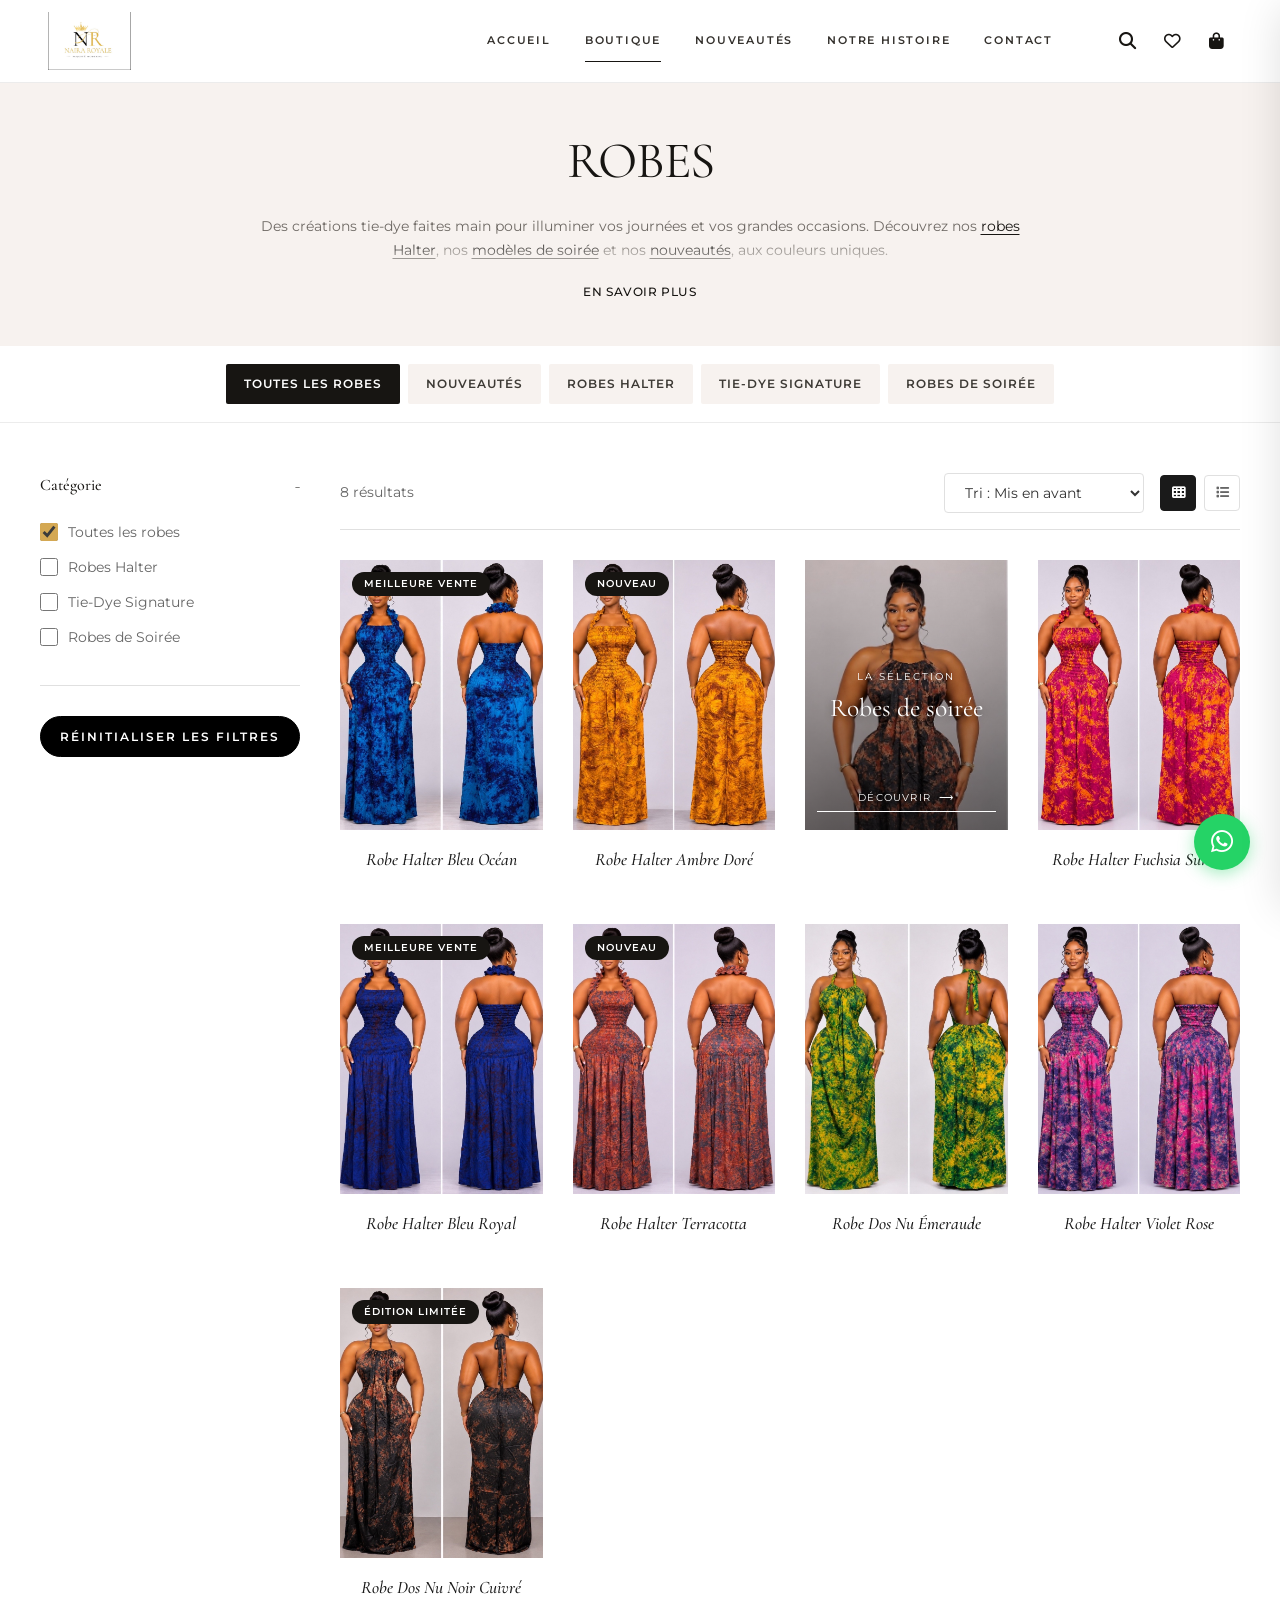
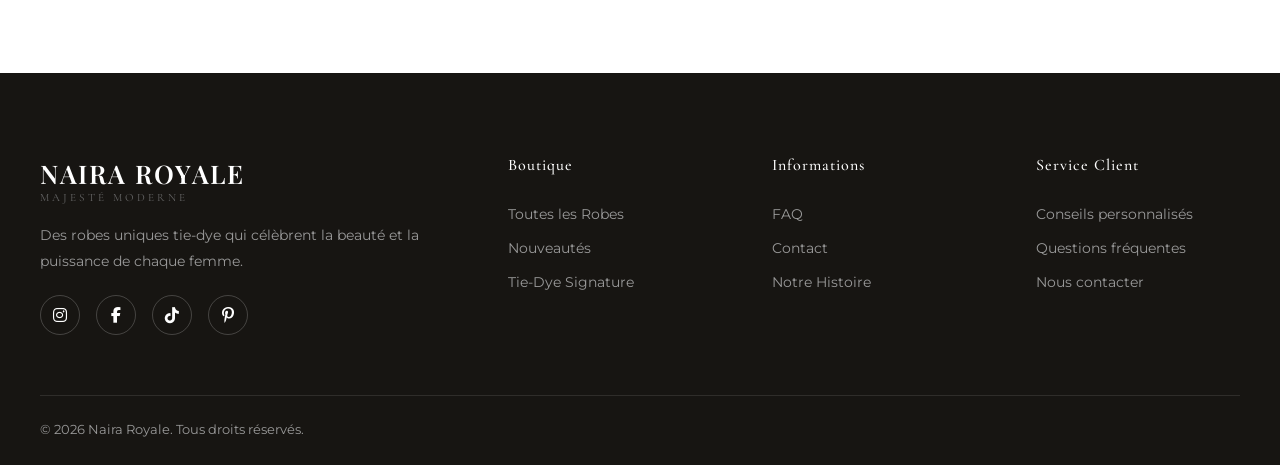
==== commit 3372e5a3: "EFZ" ====
--- a/catalogue.html
+++ b/catalogue.html
@@ -31,9 +31,14 @@
         <button class="header-action-btn" id="searchBtn" aria-label="Rechercher">
           <i class="fas fa-search"></i>
         </button>
-        <a href="#" class="header-action-btn" id="wishlistBtn" aria-label="Favoris">
+        <a href="#" class="header-action-btn" id="wishlistBtn" role="button" aria-label="Favoris" aria-controls="wishlistPanel" aria-expanded="false">
           <i class="far fa-heart"></i>
+          <span class="cart-count wishlist-count" style="display:none;">0</span>
         </a>
+        <button class="header-action-btn" id="cartBtn" aria-label="Panier">
+          <i class="fas fa-shopping-bag"></i>
+          <span class="cart-count" id="cartCount">0</span>
+        </button>
       </div>
     </div>
   </header>
--- a/css/style.css
+++ b/css/style.css
@@ -808,19 +808,27 @@
   transform: translateX(0);
 }
 
+@media (hover: none) {
+  .product-actions {
+    opacity: 1;
+    transform: none;
+  }
+
+  .product-sizes {
+    opacity: 1;
+    transform: translate(-50%, 0);
+  }
+}
+
 .product-sizes {
   position: absolute;
   z-index: 1;
   bottom: 12px;
   left: 50%;
   display: flex;
-  gap: 4px;
+  gap: 5px;
   max-width: calc(100% - 20px);
-  padding: 7px 9px;
-  border: 1px solid rgba(255, 255, 255, 0.55);
-  border-radius: 999px;
-  background: rgba(255, 255, 255, 0.58);
-  backdrop-filter: blur(5px);
+  padding: 0;
   opacity: 0;
   pointer-events: none;
   transform: translate(-50%, 8px);
@@ -828,12 +836,21 @@
 }
 
 .product-sizes span {
-  min-width: 24px;
-  padding: 3px 4px;
+  display: inline-flex;
+  align-items: center;
+  justify-content: center;
+  min-width: 30px;
+  min-height: 28px;
+  padding: 4px 6px;
+  border: 1px solid rgba(255, 255, 255, 0.82);
+  border-radius: 4px;
+  background: rgba(255, 255, 255, 0.72);
+  backdrop-filter: blur(5px);
   color: var(--ink);
   font-size: 0.62rem;
   font-weight: 600;
   text-align: center;
+  box-shadow: 0 1px 5px rgba(0, 0, 0, 0.12);
 }
 
 .product-card:hover .product-sizes,
@@ -1903,6 +1920,128 @@
   transform: translateX(0);
 }
 
+.wishlist-overlay {
+  position: fixed;
+  inset: 0;
+  z-index: 3100;
+  background: rgba(0, 0, 0, 0.48);
+  opacity: 0;
+  visibility: hidden;
+  transition: var(--transition);
+}
+
+.wishlist-overlay.active {
+  opacity: 1;
+  visibility: visible;
+}
+
+.wishlist-panel {
+  position: fixed;
+  top: 0;
+  right: 0;
+  z-index: 3101;
+  display: flex;
+  flex-direction: column;
+  width: min(420px, 100%);
+  height: 100vh;
+  height: 100dvh;
+  background: var(--white);
+  box-shadow: var(--shadow-lg);
+  transform: translateX(100%);
+  transition: transform 0.35s ease;
+}
+
+.wishlist-panel.active {
+  transform: translateX(0);
+}
+
+.wishlist-header {
+  display: flex;
+  align-items: center;
+  justify-content: space-between;
+  padding: 22px 24px;
+  border-bottom: 1px solid var(--gray-lighter);
+}
+
+.wishlist-header h2 {
+  margin: 0;
+  font-family: var(--font-heading);
+  font-size: 1.25rem;
+  font-weight: 500;
+}
+
+.wishlist-close {
+  padding: 4px 8px;
+  color: var(--gray);
+  font-size: 1.8rem;
+  line-height: 1;
+}
+
+.wishlist-items {
+  flex: 1;
+  overflow-y: auto;
+  padding: 12px 24px 24px;
+}
+
+.wishlist-empty {
+  padding: 30px 0;
+  color: var(--gray);
+  text-align: center;
+}
+
+.wishlist-item {
+  display: flex;
+  gap: 16px;
+  padding: 16px 0;
+  border-bottom: 1px solid var(--gray-lighter);
+}
+
+.wishlist-item-image {
+  flex: 0 0 82px;
+  height: 108px;
+  overflow: hidden;
+  background: var(--gray-bg);
+}
+
+.wishlist-item-image img {
+  width: 100%;
+  height: 100%;
+  object-fit: cover;
+}
+
+.wishlist-item-details {
+  display: flex;
+  flex: 1;
+  flex-direction: column;
+  align-items: flex-start;
+  gap: 7px;
+  min-width: 0;
+}
+
+.wishlist-item-name {
+  color: var(--ink);
+  font-family: var(--font-heading);
+  font-size: 0.98rem;
+}
+
+.wishlist-item-price {
+  color: var(--gold-dark);
+  font-size: 0.9rem;
+  font-weight: 600;
+}
+
+.wishlist-remove {
+  margin-top: auto;
+  padding: 4px 0;
+  color: var(--gray);
+  font-size: 0.76rem;
+  text-decoration: underline;
+}
+
+.wishlist-remove:hover {
+  color: var(--error);
+}
+
 .cart-header {
   display: flex;
   align-items: center;
@@ -2136,6 +2275,36 @@
 
 .checkout-section {
   margin-bottom: 40px;
+}
+
+.checkout-payment-actions {
+  display: grid;
+  grid-template-columns: repeat(2, minmax(0, 1fr));
+  gap: 12px;
+}
+
+.checkout-payment-actions .btn {
+  width: 100%;
+}
+
+.checkout-payment-message {
+  min-height: 1.2em;
+  margin: 0 0 24px;
+  color: var(--error);
+  font-size: 0.85rem;
+}
+
+.checkout-payment-status {
+  margin-top: 40px;
+  padding: 18px 20px;
+  border: 1px solid var(--success);
+  background: var(--white);
+  color: var(--success);
+}
+
+.checkout-payment-status.is-error {
+  border-color: var(--error);
+  color: var(--error);
 }
 
 .checkout-section h2 {
@@ -2640,6 +2809,10 @@
     grid-template-columns: 1fr;
   }
 
+  .checkout-payment-actions {
+    grid-template-columns: 1fr;
+  }
+
   .cart-page-layout {
     grid-template-columns: 1fr;
   }
